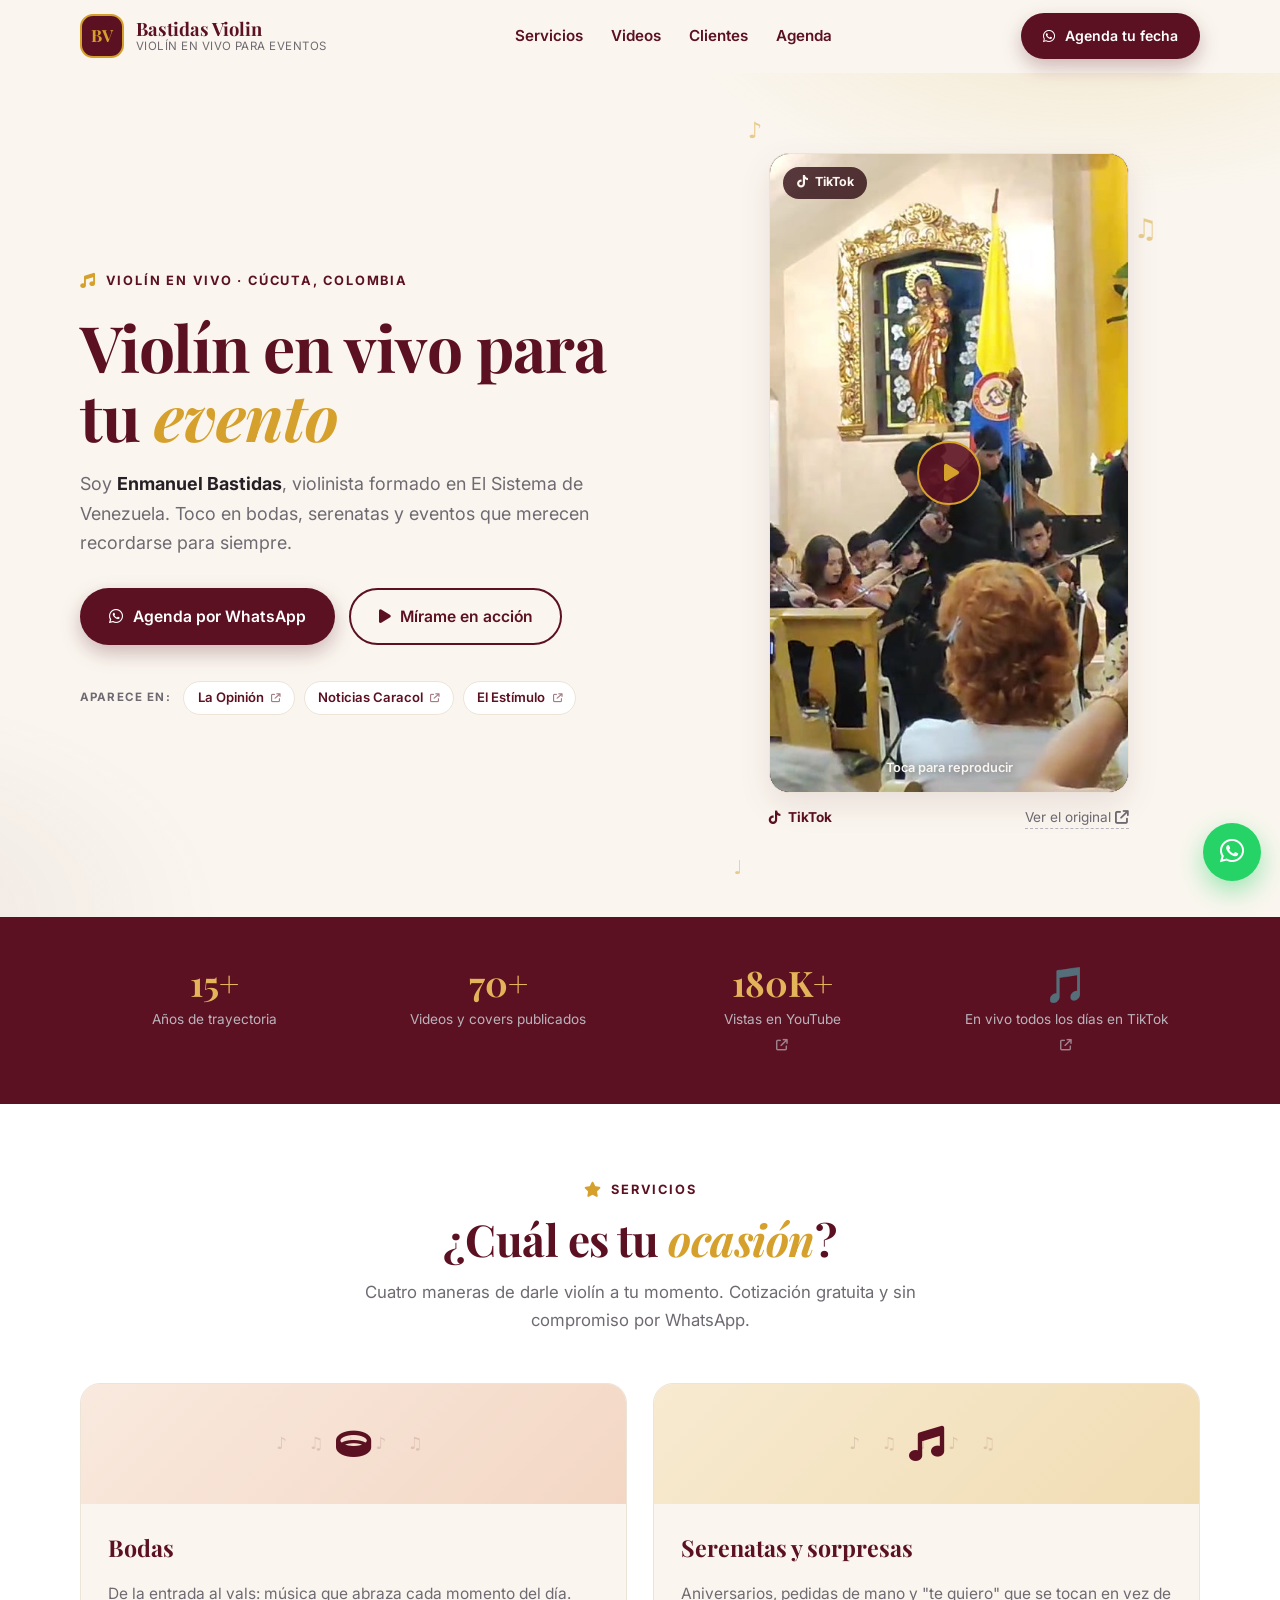
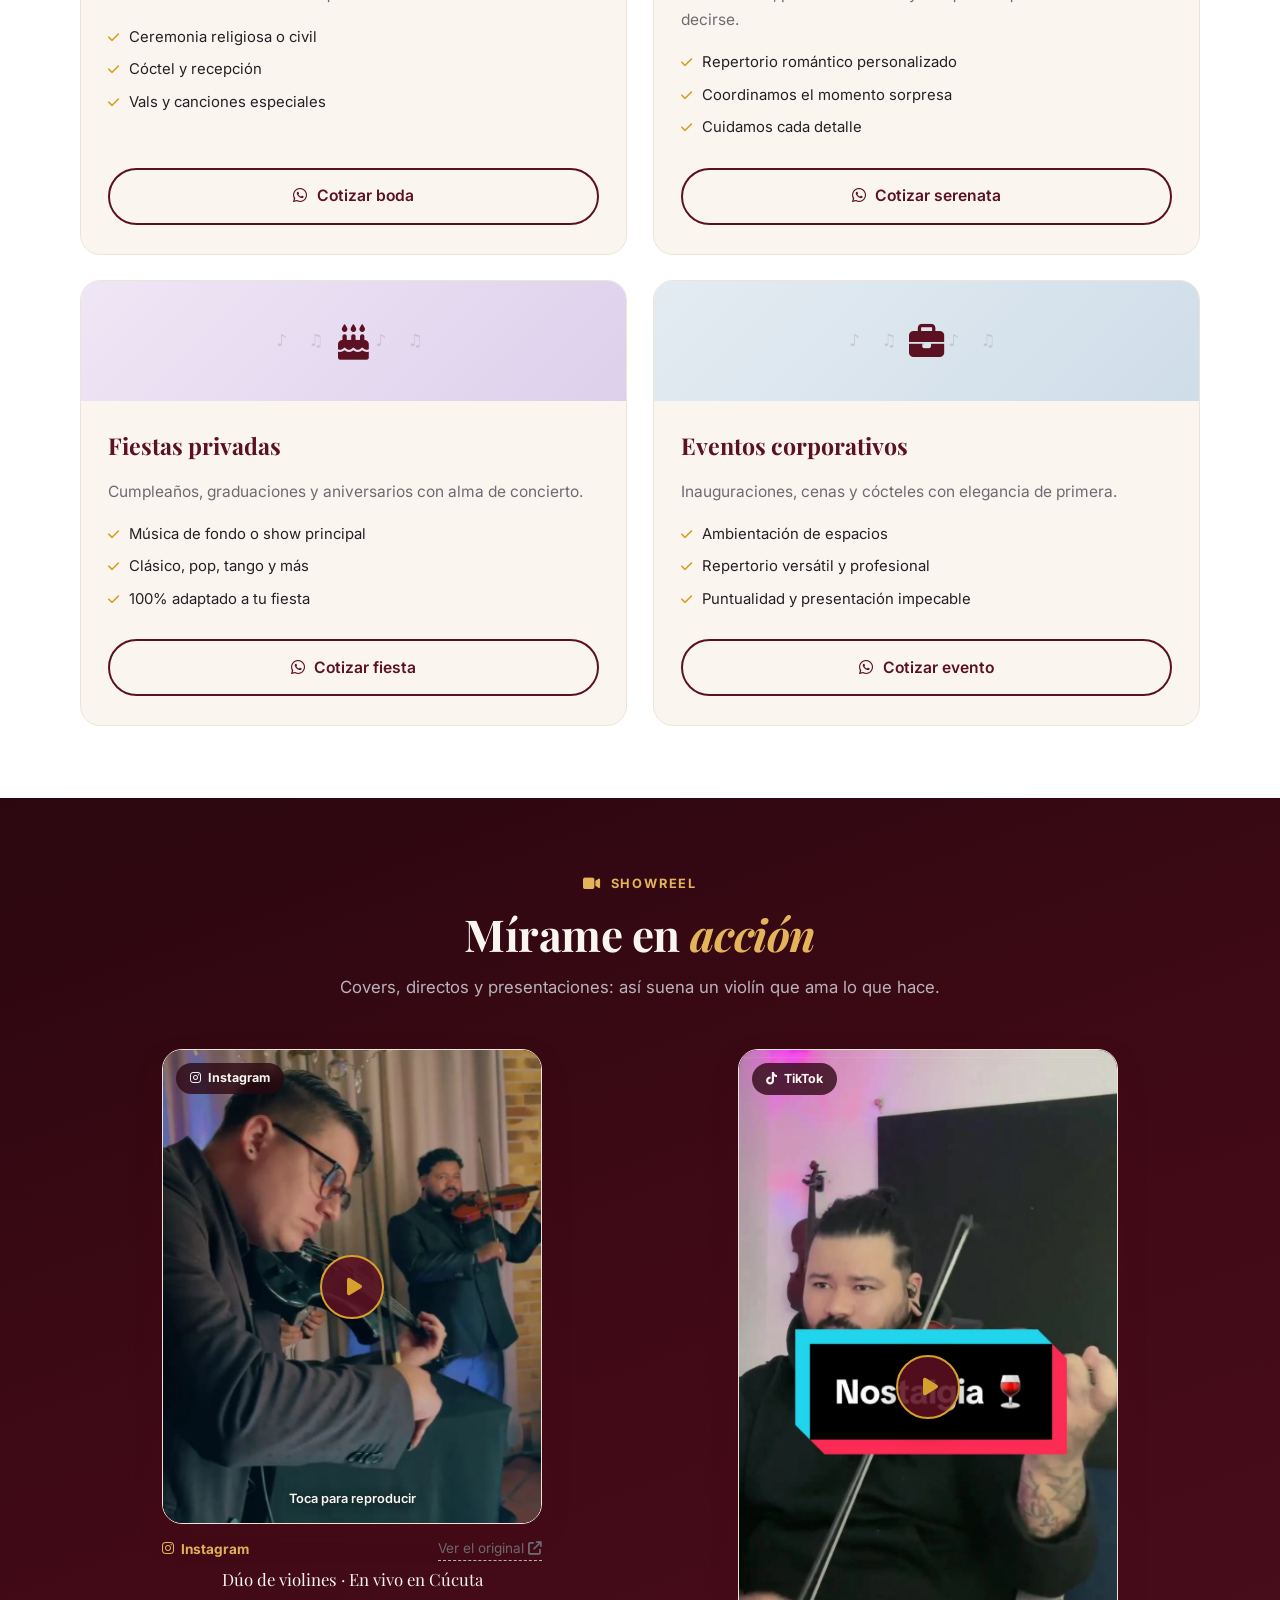
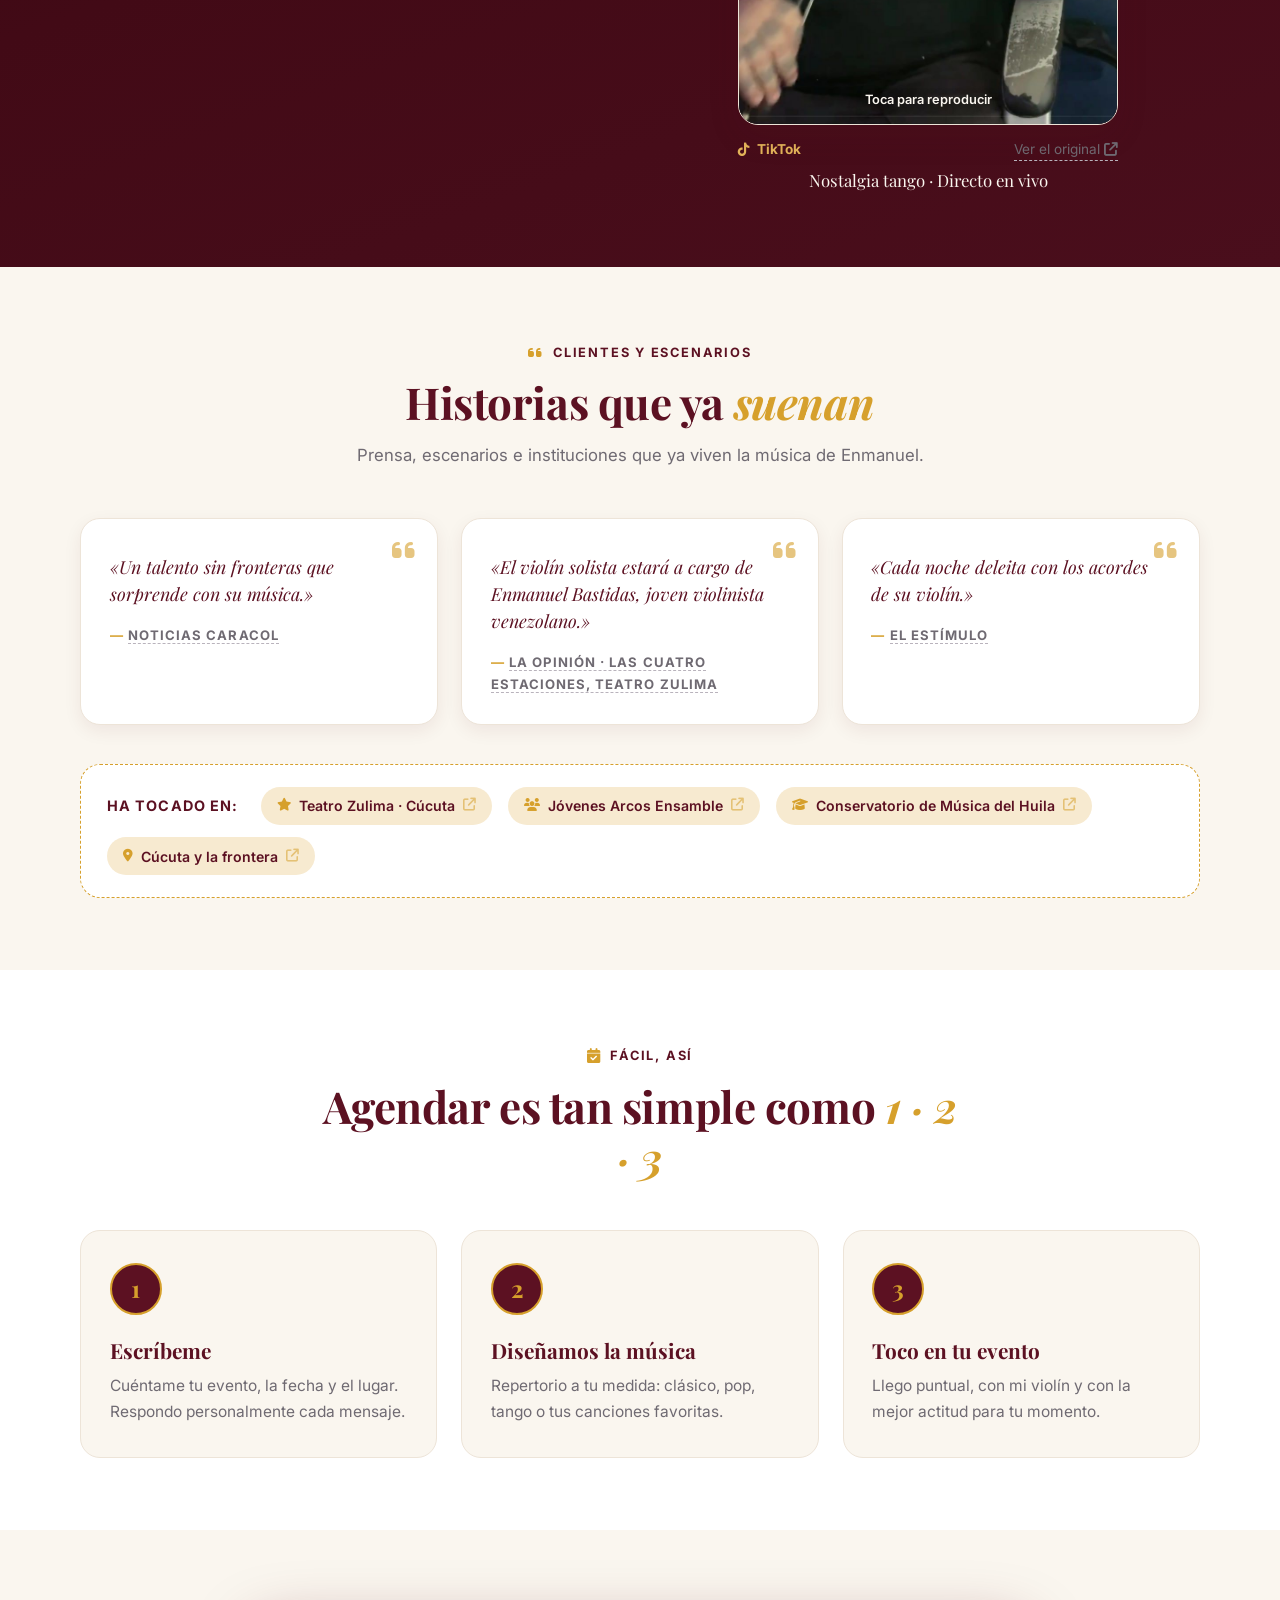
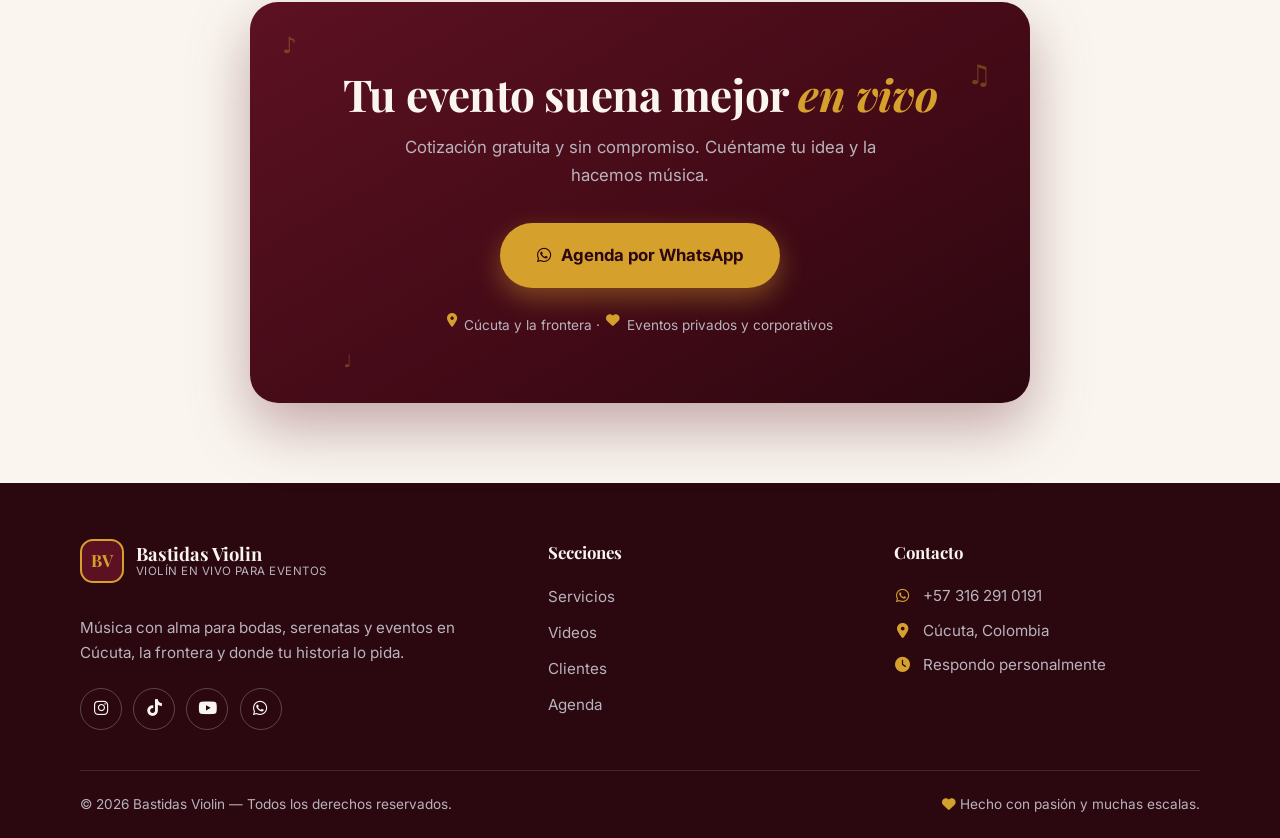
==== index.html @ b968e7c0 "Landing de Bastidas Violin: eventos, showreel click-to-load, WhatsApp y SEO" ====
<!DOCTYPE html>
<html lang="es">
<head>
  <meta charset="UTF-8">
  <meta name="viewport" content="width=device-width, initial-scale=1.0">
  <title>Bastidas Violin · Violín en vivo para tu evento | Enmanuel Bastidas</title>
  <link rel="canonical" href="https://dianitavarort.github.io/BastidasViolinLanding/">
  <meta name="description" content="Violín en vivo para bodas, serenatas y eventos en Cúcuta y la frontera. Violinista profesional. Cotiza gratis por WhatsApp.">
  <meta name="keywords" content="violinista Cúcuta, violín para bodas, serenata con violín, músico para eventos, Bastidas Violin, Enmanuel Bastidas">
  <meta name="theme-color" content="#5c1122">

  <!-- Open Graph -->
  <meta property="og:title" content="Bastidas Violin · Violín en vivo para tu evento">
  <meta property="og:description" content="Bodas, serenatas y eventos con violín en vivo. Cotización gratuita por WhatsApp.">
  <meta property="og:type" content="website">
  <meta property="og:locale" content="es_CO">
  <meta property="og:url" content="https://dianitavarort.github.io/BastidasViolinLanding/">
  <!-- TODO: og:image (1200×630, assets/images/og-cover.jpg) cuando haya foto -->

  <!-- Twitter Card -->
  <meta name="twitter:card" content="summary">
  <meta name="twitter:title" content="Bastidas Violin · Violín en vivo para tu evento">
  <meta name="twitter:description" content="Bodas, serenatas y eventos con violín en vivo en Cúcuta. Cotiza por WhatsApp.">

  <!-- Datos estructurados (JSON-LD) -->
  <script type="application/ld+json">
  {
    "@context": "https://schema.org",
    "@type": "Person",
    "name": "Enmanuel Bastidas",
    "alternateName": "Bastidas Violin",
    "jobTitle": "Violinista",
    "description": "Violinista profesional para bodas, serenatas, fiestas y eventos corporativos en Cúcuta y la frontera colombo-venezolana.",
    "address": {
      "@type": "PostalAddress",
      "addressLocality": "Cúcuta",
      "addressRegion": "Norte de Santander",
      "addressCountry": "CO"
    },
    "sameAs": [
      "https://www.instagram.com/bastidasviolin/",
      "https://www.tiktok.com/@bastidasviolin",
      "https://www.youtube.com/@bastidasviolin"
    ],
    "makesOffer": [
      { "@type": "Offer", "itemOffered": { "@type": "Service", "name": "Violín en vivo para bodas" } },
      { "@type": "Offer", "itemOffered": { "@type": "Service", "name": "Serenatas con violín" } },
      { "@type": "Offer", "itemOffered": { "@type": "Service", "name": "Violín para fiestas privadas" } },
      { "@type": "Offer", "itemOffered": { "@type": "Service", "name": "Violín para eventos corporativos" } }
    ],
    "contactPoint": {
      "@type": "ContactPoint",
      "contactType": "Reservas",
      "telephone": "+57 316 291 0191",
      "availableLanguage": ["es"]
    }
  }
  </script>

  <!-- Favicon SVG -->
  <link rel="icon" type="image/svg+xml" href="data:image/svg+xml,<svg xmlns='http://www.w3.org/2000/svg' viewBox='0 0 100 100'><rect width='100' height='100' rx='22' fill='%235c1122'/><rect x='4' y='4' width='92' height='92' rx='19' fill='none' stroke='%23d6a02c' stroke-width='3'/><text x='50' y='66' font-family='Georgia, serif' font-size='42' font-weight='bold' fill='%23d6a02c' text-anchor='middle'>BV</text></svg>">

  <!-- Google Fonts & Font Awesome -->
  <link rel="preconnect" href="https://fonts.googleapis.com">
  <link rel="preconnect" href="https://fonts.gstatic.com" crossorigin>
  <link href="https://fonts.googleapis.com/css2?family=Inter:wght@400;500;600;700&family=Playfair+Display:ital,wght@0,600;0,700;1,500;1,600&display=swap" rel="stylesheet">
  <link rel="stylesheet" href="https://cdnjs.cloudflare.com/ajax/libs/font-awesome/6.5.1/css/all.min.css">

  <!-- Estilos -->
  <link rel="stylesheet" href="style.css">

  <!-- Clase JS para animaciones de entrada -->
  <script>document.documentElement.classList.add('js');</script>
</head>
<body>

  <a class="skip-link" href="#inicio">Saltar al contenido</a>

  <!-- ============ HEADER ============ -->
  <header class="site-header" id="header">
    <div class="container header-inner">

      <a href="#inicio" class="brand">
        <span class="logo-badge" aria-hidden="true">BV</span>
        <span class="brand-text">
          <strong>Bastidas Violin</strong>
          <small>Violín en vivo para eventos</small>
        </span>
      </a>

      <nav class="main-nav" id="mainNav" aria-label="Navegación principal">
        <ul class="nav-list">
          <li><a href="#servicios" class="nav-link">Servicios</a></li>
          <li><a href="#videos" class="nav-link">Videos</a></li>
          <li><a href="#clientes" class="nav-link">Clientes</a></li>
          <li><a href="#agenda" class="nav-link">Agenda</a></li>
        </ul>
        <a href="https://wa.me/573162910191" class="btn btn-primary btn-sm nav-cta wa-link" data-wa-key="general" target="_blank" rel="noopener">
          <i class="fa-brands fa-whatsapp" aria-hidden="true"></i>
          <span>Agenda tu fecha</span>
        </a>
      </nav>

      <div class="header-actions">
        <a href="https://wa.me/573162910191" class="btn btn-primary btn-sm header-cta wa-link" data-wa-key="general" target="_blank" rel="noopener">
          <i class="fa-brands fa-whatsapp" aria-hidden="true"></i>
          <span>Agenda tu fecha</span>
        </a>
        <button class="nav-toggle" id="navToggle" type="button" aria-expanded="false" aria-controls="mainNav" aria-label="Abrir menú de navegación">
          <i class="fa-solid fa-bars icon-open" aria-hidden="true"></i>
          <i class="fa-solid fa-xmark icon-close" aria-hidden="true"></i>
        </button>
      </div>

    </div>
  </header>

  <main>

    <!-- ============ HERO ============ -->
    <section class="hero" id="inicio">
      <div class="container hero-grid">

        <div class="hero-copy">
          <p class="kicker">
            <i class="fa-solid fa-music" aria-hidden="true"></i>
            <span>Violín en vivo · Cúcuta, Colombia</span>
          </p>
          <h1 class="hero-title">Violín en vivo para tu <span class="accent">evento</span></h1>
          <p class="hero-tagline">
            Soy <strong>Enmanuel Bastidas</strong>, violinista formado en El Sistema de Venezuela.
            Toco en bodas, serenatas y eventos que merecen recordarse para siempre.
          </p>
          <div class="hero-cta">
            <a href="https://wa.me/573162910191" class="btn btn-primary wa-link" data-wa-key="general" target="_blank" rel="noopener">
              <i class="fa-brands fa-whatsapp" aria-hidden="true"></i>
              <span>Agenda por WhatsApp</span>
            </a>
            <a href="#videos" class="btn btn-outline">
              <i class="fa-solid fa-play" aria-hidden="true"></i>
              <span>Mírame en acción</span>
            </a>
          </div>
          <p class="hero-press">
            <span class="hero-press-label">Aparece en:</span>
            <a class="press-chip" href="https://laopinion.co/la-o/la-orquesta-jovenes-arcos-se-presentara-en-el-teatro-zulima" target="_blank" rel="noopener">La Opinión <i class="fa-solid fa-arrow-up-right-from-square" aria-hidden="true"></i></a>
            <a class="press-chip" href="https://www.noticiascaracol.com/colombia/un-talento-sin-fronteras-venezolanos-sorprenden-con-su-musica-en-el-huila" target="_blank" rel="noopener">Noticias Caracol <i class="fa-solid fa-arrow-up-right-from-square" aria-hidden="true"></i></a>
            <a class="press-chip" href="https://elestimulo.com/cultura/2018-12-06/video-tres-musicos-venezolanos-imponen-el-ritmo-en-las-agitadas-noches-cucutenas/" target="_blank" rel="noopener">El Estímulo <i class="fa-solid fa-arrow-up-right-from-square" aria-hidden="true"></i></a>
          </p>
        </div>

        <figure class="hero-video reveal">
          <div class="video-facade"
               data-embed-url="https://www.tiktok.com/embed/v2/7600483230680190226"
               data-embed-title="Enmanuel Bastidas toca Vivaldi con su violín"
               data-embed-extra="96"
               role="button" tabindex="0"
               aria-label="Reproducir video de Enmanuel tocando Vivaldi (carga el reproductor de TikTok)">
            <img src="assets/images/video-vivaldi.jpg" alt="Enmanuel Bastidas tocando Vivaldi con su violín" width="478" height="850">
            <span class="facade-play" aria-hidden="true"><i class="fa-solid fa-play"></i></span>
            <span class="facade-platform" aria-hidden="true"><i class="fa-brands fa-tiktok"></i> TikTok</span>
            <span class="facade-hint" aria-hidden="true">Toca para reproducir</span>
          </div>
          <figcaption class="embed-caption">
            <span class="embed-platform"><i class="fa-brands fa-tiktok" aria-hidden="true"></i> TikTok</span>
            <a href="https://www.tiktok.com/@bastidasviolin/video/7600483230680190226" target="_blank" rel="noopener">Ver el original <i class="fa-solid fa-arrow-up-right-from-square" aria-hidden="true"></i></a>
          </figcaption>
          <span class="note note-1" aria-hidden="true">♪</span>
          <span class="note note-2" aria-hidden="true">♫</span>
          <span class="note note-3" aria-hidden="true">♩</span>
        </figure>

      </div>
    </section>

    <!-- ============ CIFRAS ============ -->
    <section class="stats-band" aria-label="Datos de trayectoria">
      <div class="container stats-grid">
        <div class="stat reveal">
          <span class="stat-value">15+</span>
          <span class="stat-label">Años de trayectoria</span>
        </div>
        <div class="stat reveal">
          <span class="stat-value">70+</span>
          <span class="stat-label">Videos y covers publicados</span>
        </div>
        <a class="stat stat-link reveal" href="https://www.youtube.com/@bastidasviolin" target="_blank" rel="noopener" aria-label="Canal de YouTube de Enmanuel Bastidas (se abre en pestaña nueva)">
          <span class="stat-value">180K+</span>
          <span class="stat-label">Vistas en YouTube</span>
          <i class="fa-solid fa-arrow-up-right-from-square stat-ext" aria-hidden="true"></i>
        </a>
        <a class="stat stat-link reveal" href="https://www.tiktok.com/@bastidasviolin/live" target="_blank" rel="noopener" aria-label="Directo de Bastidas Violin en TikTok (se abre en pestaña nueva)">
          <span class="stat-value">🎵</span>
          <span class="stat-label">En vivo todos los días en TikTok</span>
          <i class="fa-solid fa-arrow-up-right-from-square stat-ext" aria-hidden="true"></i>
        </a>
      </div>
    </section>

    <!-- ============ SERVICIOS ============ -->
    <section class="section section-white" id="servicios">
      <div class="container">
        <div class="section-head">
          <p class="kicker"><i class="fa-solid fa-star" aria-hidden="true"></i><span>Servicios</span></p>
          <h2 class="section-title">¿Cuál es tu <span class="accent">ocasión</span>?</h2>
          <p class="section-sub">Cuatro maneras de darle violín a tu momento. Cotización gratuita y sin compromiso por WhatsApp.</p>
        </div>

        <div class="services-grid">

          <article class="service reveal">
            <div class="service-media service-media--boda">
              <i class="fa-solid fa-ring" aria-hidden="true"></i>
            </div>
            <div class="service-body">
              <h3>Bodas</h3>
              <p>De la entrada al vals: música que abraza cada momento del día.</p>
              <ul class="service-list">
                <li><i class="fa-solid fa-check" aria-hidden="true"></i>Ceremonia religiosa o civil</li>
                <li><i class="fa-solid fa-check" aria-hidden="true"></i>Cóctel y recepción</li>
                <li><i class="fa-solid fa-check" aria-hidden="true"></i>Vals y canciones especiales</li>
              </ul>
              <a href="https://wa.me/573162910191" class="btn btn-outline btn-block wa-link" data-wa-key="boda" target="_blank" rel="noopener">
                <i class="fa-brands fa-whatsapp" aria-hidden="true"></i>
                <span>Cotizar boda</span>
              </a>
            </div>
          </article>

          <article class="service reveal">
            <div class="service-media service-media--serenata">
              <i class="fa-solid fa-music" aria-hidden="true"></i>
            </div>
            <div class="service-body">
              <h3>Serenatas y sorpresas</h3>
              <p>Aniversarios, pedidas de mano y "te quiero" que se tocan en vez de decirse.</p>
              <ul class="service-list">
                <li><i class="fa-solid fa-check" aria-hidden="true"></i>Repertorio romántico personalizado</li>
                <li><i class="fa-solid fa-check" aria-hidden="true"></i>Coordinamos el momento sorpresa</li>
                <li><i class="fa-solid fa-check" aria-hidden="true"></i>Cuidamos cada detalle</li>
              </ul>
              <a href="https://wa.me/573162910191" class="btn btn-outline btn-block wa-link" data-wa-key="serenata" target="_blank" rel="noopener">
                <i class="fa-brands fa-whatsapp" aria-hidden="true"></i>
                <span>Cotizar serenata</span>
              </a>
            </div>
          </article>

          <article class="service reveal">
            <div class="service-media service-media--fiesta">
              <i class="fa-solid fa-cake-candles" aria-hidden="true"></i>
            </div>
            <div class="service-body">
              <h3>Fiestas privadas</h3>
              <p>Cumpleaños, graduaciones y aniversarios con alma de concierto.</p>
              <ul class="service-list">
                <li><i class="fa-solid fa-check" aria-hidden="true"></i>Música de fondo o show principal</li>
                <li><i class="fa-solid fa-check" aria-hidden="true"></i>Clásico, pop, tango y más</li>
                <li><i class="fa-solid fa-check" aria-hidden="true"></i>100% adaptado a tu fiesta</li>
              </ul>
              <a href="https://wa.me/573162910191" class="btn btn-outline btn-block wa-link" data-wa-key="fiesta" target="_blank" rel="noopener">
                <i class="fa-brands fa-whatsapp" aria-hidden="true"></i>
                <span>Cotizar fiesta</span>
              </a>
            </div>
          </article>

          <article class="service reveal">
            <div class="service-media service-media--corporativo">
              <i class="fa-solid fa-briefcase" aria-hidden="true"></i>
            </div>
            <div class="service-body">
              <h3>Eventos corporativos</h3>
              <p>Inauguraciones, cenas y cócteles con elegancia de primera.</p>
              <ul class="service-list">
                <li><i class="fa-solid fa-check" aria-hidden="true"></i>Ambientación de espacios</li>
                <li><i class="fa-solid fa-check" aria-hidden="true"></i>Repertorio versátil y profesional</li>
                <li><i class="fa-solid fa-check" aria-hidden="true"></i>Puntualidad y presentación impecable</li>
              </ul>
              <a href="https://wa.me/573162910191" class="btn btn-outline btn-block wa-link" data-wa-key="corporativo" target="_blank" rel="noopener">
                <i class="fa-brands fa-whatsapp" aria-hidden="true"></i>
                <span>Cotizar evento</span>
              </a>
            </div>
          </article>

        </div>
      </div>
    </section>

    <!-- ============ VIDEOS / SHOWREEL ============ -->
    <section class="section section-dark" id="videos">
      <div class="container">
        <div class="section-head">
          <p class="kicker kicker-light"><i class="fa-solid fa-video" aria-hidden="true"></i><span>Showreel</span></p>
          <h2 class="section-title">Mírame en <span class="accent">acción</span></h2>
          <p class="section-sub">Covers, directos y presentaciones: así suena un violín que ama lo que hace.</p>
        </div>

        <div class="videos-grid">

          <figure class="video-card reveal">
            <div class="video-facade video-facade--ig"
                 data-embed-url="https://www.instagram.com/reel/DMyrLvBMv_1/embed"
                 data-embed-title="Dúo de violines en vivo en Cúcuta"
                 data-embed-extra="44"
                 role="button" tabindex="0"
                 aria-label="Reproducir video del dúo de violines en Cúcuta (carga el reproductor de Instagram)">
              <img src="assets/images/video-duo-violines.jpg" alt="Dúo de violines de Enmanuel Bastidas en Cúcuta" loading="lazy" width="480" height="600">
              <span class="facade-play" aria-hidden="true"><i class="fa-solid fa-play"></i></span>
              <span class="facade-platform" aria-hidden="true"><i class="fa-brands fa-instagram"></i> Instagram</span>
              <span class="facade-hint" aria-hidden="true">Toca para reproducir</span>
            </div>
            <figcaption class="embed-caption">
              <span class="embed-platform"><i class="fa-brands fa-instagram" aria-hidden="true"></i> Instagram</span>
              <a href="https://www.instagram.com/reel/DMyrLvBMv_1/" target="_blank" rel="noopener">Ver el original <i class="fa-solid fa-arrow-up-right-from-square" aria-hidden="true"></i></a>
            </figcaption>
            <p class="video-title">Dúo de violines · En vivo en Cúcuta</p>
          </figure>

          <figure class="video-card reveal">
            <div class="video-facade"
                 data-embed-url="https://www.tiktok.com/embed/v2/7618762327868968213"
                 data-embed-title="Enmanuel Bastidas toca Nostalgia Tango"
                 data-embed-extra="96"
                 role="button" tabindex="0"
                 aria-label="Reproducir video de Enmanuel tocando Nostalgia Tango (carga el reproductor de TikTok)">
              <img src="assets/images/video-nostalgia-tango.jpg" alt="Enmanuel Bastidas tocando Nostalgia Tango con su violín" loading="lazy" width="576" height="844">
              <span class="facade-play" aria-hidden="true"><i class="fa-solid fa-play"></i></span>
              <span class="facade-platform" aria-hidden="true"><i class="fa-brands fa-tiktok"></i> TikTok</span>
              <span class="facade-hint" aria-hidden="true">Toca para reproducir</span>
            </div>
            <figcaption class="embed-caption">
              <span class="embed-platform"><i class="fa-brands fa-tiktok" aria-hidden="true"></i> TikTok</span>
              <a href="https://www.tiktok.com/@bastidasviolin/video/7618762327868968213" target="_blank" rel="noopener">Ver el original <i class="fa-solid fa-arrow-up-right-from-square" aria-hidden="true"></i></a>
            </figcaption>
            <p class="video-title">Nostalgia tango · Directo en vivo</p>
          </figure>

        </div>
      </div>
    </section>

    <!-- ============ CLIENTES Y ESCENARIOS ============ -->
    <!-- TODO: cuando haya testimonios reales de clientes de eventos, agregarlos aquí como cards de cita -->
    <section class="section section-cream" id="clientes">
      <div class="container">
        <div class="section-head">
          <p class="kicker"><i class="fa-solid fa-quote-left" aria-hidden="true"></i><span>Clientes y escenarios</span></p>
          <h2 class="section-title">Historias que ya <span class="accent">suenan</span></h2>
          <p class="section-sub">Prensa, escenarios e instituciones que ya viven la música de Enmanuel.</p>
        </div>

        <div class="quotes-grid">
          <article class="quote reveal">
            <i class="fa-solid fa-quote-left quote-icon" aria-hidden="true"></i>
            <blockquote>«Un talento sin fronteras que sorprende con su música.»</blockquote>
            <cite><a href="https://www.noticiascaracol.com/colombia/un-talento-sin-fronteras-venezolanos-sorprenden-con-su-musica-en-el-huila" target="_blank" rel="noopener">Noticias Caracol</a></cite>
          </article>
          <article class="quote reveal">
            <i class="fa-solid fa-quote-left quote-icon" aria-hidden="true"></i>
            <blockquote>«El violín solista estará a cargo de Enmanuel Bastidas, joven violinista venezolano.»</blockquote>
            <cite><a href="https://laopinion.co/la-o/la-orquesta-jovenes-arcos-se-presentara-en-el-teatro-zulima" target="_blank" rel="noopener">La Opinión · Las Cuatro Estaciones, Teatro Zulima</a></cite>
          </article>
          <article class="quote reveal">
            <i class="fa-solid fa-quote-left quote-icon" aria-hidden="true"></i>
            <blockquote>«Cada noche deleita con los acordes de su violín.»</blockquote>
            <cite><a href="https://elestimulo.com/cultura/2018-12-06/video-tres-musicos-venezolanos-imponen-el-ritmo-en-las-agitadas-noches-cucutenas/" target="_blank" rel="noopener">El Estímulo</a></cite>
          </article>
        </div>

        <div class="stages-strip reveal" aria-label="Escenarios donde ha tocado">
          <span class="stages-label">Ha tocado en:</span>
          <a class="stage-chip" href="https://www.facebook.com/279280702182449" target="_blank" rel="noopener">
            <i class="fa-solid fa-star" aria-hidden="true"></i><span class="chip-text">Teatro Zulima · Cúcuta</span><i class="fa-solid fa-arrow-up-right-from-square chip-ext" aria-hidden="true"></i>
          </a>
          <a class="stage-chip" href="https://www.orquestajovenesarcos.com/ensamble-j%C3%B3venes-arcos" target="_blank" rel="noopener">
            <i class="fa-solid fa-users" aria-hidden="true"></i><span class="chip-text">Jóvenes Arcos Ensamble</span><i class="fa-solid fa-arrow-up-right-from-square chip-ext" aria-hidden="true"></i>
          </a>
          <a class="stage-chip" href="https://www.huila.gov.co/publicaciones/16104/conservatorio-del-huila-la-institucion-musical-y-artistica-que-forma-nuevos-y-mejores-ciudadanos/" target="_blank" rel="noopener">
            <i class="fa-solid fa-graduation-cap" aria-hidden="true"></i><span class="chip-text">Conservatorio de Música del Huila</span><i class="fa-solid fa-arrow-up-right-from-square chip-ext" aria-hidden="true"></i>
          </a>
          <a class="stage-chip" href="https://elestimulo.com/cultura/2018-12-06/video-tres-musicos-venezolanos-imponen-el-ritmo-en-las-agitadas-noches-cucutenas/" target="_blank" rel="noopener">
            <i class="fa-solid fa-location-dot" aria-hidden="true"></i><span class="chip-text">Cúcuta y la frontera</span><i class="fa-solid fa-arrow-up-right-from-square chip-ext" aria-hidden="true"></i>
          </a>
        </div>
      </div>
    </section>

    <!-- ============ CÓMO FUNCIONA ============ -->
    <section class="section section-white" id="como">
      <div class="container">
        <div class="section-head">
          <p class="kicker"><i class="fa-solid fa-calendar-check" aria-hidden="true"></i><span>Fácil, así</span></p>
          <h2 class="section-title">Agendar es tan simple como <span class="accent">1 · 2 · 3</span></h2>
        </div>

        <div class="steps-grid">
          <article class="step reveal">
            <span class="step-num">1</span>
            <h3>Escríbeme</h3>
            <p>Cuéntame tu evento, la fecha y el lugar. Respondo personalmente cada mensaje.</p>
          </article>
          <article class="step reveal">
            <span class="step-num">2</span>
            <h3>Diseñamos la música</h3>
            <p>Repertorio a tu medida: clásico, pop, tango o tus canciones favoritas.</p>
          </article>
          <article class="step reveal">
            <span class="step-num">3</span>
            <h3>Toco en tu evento</h3>
            <p>Llego puntual, con mi violín y con la mejor actitud para tu momento.</p>
          </article>
        </div>
      </div>
    </section>

    <!-- ============ CTA FINAL ============ -->
    <section class="section section-cta" id="agenda">
      <div class="container">
        <div class="cta-card reveal">
          <span class="note note-1" aria-hidden="true">♪</span>
          <span class="note note-2" aria-hidden="true">♫</span>
          <span class="note note-3" aria-hidden="true">♩</span>
          <h2 class="section-title">Tu evento suena mejor <span class="accent">en vivo</span></h2>
          <p class="section-sub">Cotización gratuita y sin compromiso. Cuéntame tu idea y la hacemos música.</p>
          <a href="https://wa.me/573162910191" class="btn btn-gold btn-lg wa-link" data-wa-key="general" target="_blank" rel="noopener">
            <i class="fa-brands fa-whatsapp" aria-hidden="true"></i>
            <span>Agenda por WhatsApp</span>
          </a>
          <p class="cta-micro">
            <i class="fa-solid fa-location-dot" aria-hidden="true"></i> Cúcuta y la frontera
            ·
            <i class="fa-solid fa-heart" aria-hidden="true"></i> Eventos privados y corporativos
          </p>
        </div>
      </div>
    </section>

  </main>

  <!-- ============ FOOTER ============ -->
  <footer class="site-footer">
    <div class="container footer-grid">

      <div class="f-brand">
        <a href="#inicio" class="brand">
          <span class="logo-badge" aria-hidden="true">BV</span>
          <span class="brand-text">
            <strong>Bastidas Violin</strong>
            <small>Violín en vivo para eventos</small>
          </span>
        </a>
        <p class="f-tagline">Música con alma para bodas, serenatas y eventos en Cúcuta, la frontera y donde tu historia lo pida.</p>
        <div class="social-list" aria-label="Redes sociales">
          <a href="https://www.instagram.com/bastidasviolin/" class="social-link" target="_blank" rel="noopener" aria-label="Instagram"><i class="fa-brands fa-instagram" aria-hidden="true"></i></a>
          <a href="https://www.tiktok.com/@bastidasviolin" class="social-link" target="_blank" rel="noopener" aria-label="TikTok"><i class="fa-brands fa-tiktok" aria-hidden="true"></i></a>
          <a href="https://www.youtube.com/@bastidasviolin" class="social-link" target="_blank" rel="noopener" aria-label="YouTube"><i class="fa-brands fa-youtube" aria-hidden="true"></i></a>
          <a href="https://wa.me/573162910191" class="social-link wa-link" data-wa-key="general" target="_blank" rel="noopener" aria-label="WhatsApp"><i class="fa-brands fa-whatsapp" aria-hidden="true"></i></a>
        </div>
      </div>

      <nav class="f-col" aria-label="Secciones">
        <h2 class="f-title">Secciones</h2>
        <ul class="f-links">
          <li><a href="#servicios">Servicios</a></li>
          <li><a href="#videos">Videos</a></li>
          <li><a href="#clientes">Clientes</a></li>
          <li><a href="#agenda">Agenda</a></li>
        </ul>
      </nav>

      <div class="f-col">
        <h2 class="f-title">Contacto</h2>
        <ul class="f-links f-contact">
          <li><i class="fa-brands fa-whatsapp" aria-hidden="true"></i><span>+57 316 291 0191</span></li>
          <li><i class="fa-solid fa-location-dot" aria-hidden="true"></i><span>Cúcuta, Colombia</span></li>
          <li><i class="fa-solid fa-clock" aria-hidden="true"></i><span>Respondo personalmente</span></li>
        </ul>
      </div>

    </div>
    <div class="container footer-bottom">
      <p>© <span id="year">2026</span> Bastidas Violin — Todos los derechos reservados.</p>
      <p class="f-made"><i class="fa-solid fa-heart" aria-hidden="true"></i> Hecho con pasión y muchas escalas.</p>
    </div>
  </footer>

  <!-- Botón flotante de WhatsApp -->
  <a href="https://wa.me/573162910191" class="wa-float wa-link" data-wa-key="general" target="_blank" rel="noopener" aria-label="Chatear por WhatsApp">
    <i class="fa-brands fa-whatsapp" aria-hidden="true"></i>
  </a>

  <script src="script.js"></script>
</body>
</html>
---- style.css ----
/* ============================================================
   BASTIDAS VIOLIN — Landing de eventos
   Diseño fresco y luminoso · Mobile-first · Accesible
   ============================================================ */

:root {
  /* Paleta */
  --vino: #5c1122;
  --vino-dark: #420a16;
  --vino-deep: #2b0710;
  --oro: #d6a02c;
  --oro-claro: #e3b45a;
  --oro-bg: #f7ead0;
  --crema: #faf6ef;
  --blanco: #ffffff;
  --texto: #262026;
  --gris: #6f6a72;
  --gris-claro: #b9b3bc;
  --borde: #ede4d8;
  --wa-green: #25d366;

  /* Tipografía */
  --font-display: "Playfair Display", Georgia, serif;
  --font-body: "Inter", system-ui, -apple-system, sans-serif;

  /* Ritmo */
  --radius: 20px;
  --radius-sm: 12px;
  --shadow: 0 12px 32px rgba(92, 17, 34, 0.10);
  --shadow-soft: 0 6px 18px rgba(92, 17, 34, 0.07);
  --container: 1120px;
}

/* ============ Reset ============ */
*, *::before, *::after { box-sizing: border-box; }
body, h1, h2, h3, p, figure, blockquote, ul, cite { margin: 0; }
ul { padding: 0; list-style: none; }
img { max-width: 100%; display: block; }

html { scroll-padding-top: 92px; }
@media (prefers-reduced-motion: no-preference) {
  html { scroll-behavior: smooth; }
}

body {
  font-family: var(--font-body);
  color: var(--texto);
  background: var(--crema);
  line-height: 1.65;
  font-size: 1rem;
  -webkit-font-smoothing: antialiased;
}

::selection { background: var(--oro); color: var(--vino-deep); }

/* ============ Utilidades ============ */
.container {
  width: min(100% - 2.5rem, var(--container));
  margin-inline: auto;
}

.section { padding: 4.5rem 0; }
.section-white { background: var(--blanco); }
.section-cream { background: var(--crema); }
.section-dark {
  background: linear-gradient(160deg, var(--vino-deep) 0%, var(--vino-dark) 55%, #4a0e1c 100%);
  color: var(--crema);
}

.section-head { max-width: 640px; margin: 0 auto 3rem; text-align: center; }
.section-title {
  font-family: var(--font-display);
  font-size: clamp(1.9rem, 4.5vw, 2.75rem);
  font-weight: 700;
  line-height: 1.15;
  color: var(--vino);
  letter-spacing: -0.01em;
}
.section-dark .section-title { color: var(--crema); }
.accent { color: var(--oro); font-style: italic; }
.section-dark .accent { color: var(--oro-claro); }
.section-sub { margin-top: 0.9rem; color: var(--gris); font-size: 1.05rem; }
.section-dark .section-sub { color: var(--gris-claro); }

.kicker {
  display: inline-flex;
  align-items: center;
  gap: 0.55rem;
  font-size: 0.8rem;
  font-weight: 700;
  letter-spacing: 0.14em;
  text-transform: uppercase;
  color: var(--vino);
  margin-bottom: 0.9rem;
}
.kicker i { color: var(--oro); font-size: 0.95rem; }
.kicker-light { color: var(--oro-claro); }
.kicker-light i { color: var(--oro-claro); }

/* ============ Botones ============ */
.btn {
  display: inline-flex;
  align-items: center;
  justify-content: center;
  gap: 0.6rem;
  padding: 0.85rem 1.7rem;
  border-radius: 999px;
  border: 2px solid transparent;
  font-family: var(--font-body);
  font-weight: 600;
  font-size: 0.98rem;
  text-decoration: none;
  cursor: pointer;
  transition: transform 0.2s ease, box-shadow 0.2s ease, background 0.2s ease;
}
.btn:active { transform: scale(0.97); }

.btn-primary {
  background: var(--vino);
  color: var(--blanco);
  box-shadow: 0 8px 20px rgba(92, 17, 34, 0.28);
}
.btn-primary:hover { background: var(--vino-dark); box-shadow: 0 12px 26px rgba(92, 17, 34, 0.35); }

.btn-outline {
  border-color: var(--vino);
  color: var(--vino);
  background: transparent;
}
.btn-outline:hover { background: var(--vino); color: var(--blanco); }

.btn-gold {
  background: var(--oro);
  color: var(--vino-deep);
  box-shadow: 0 10px 26px rgba(214, 160, 44, 0.4);
  font-weight: 700;
}
.btn-gold:hover { background: var(--oro-claro); transform: translateY(-2px); }

.btn-sm { padding: 0.6rem 1.25rem; font-size: 0.88rem; }
.btn-lg { padding: 1.05rem 2.2rem; font-size: 1.05rem; }
.btn-block { width: 100%; }

/* ============ Accesibilidad ============ */
.skip-link {
  position: absolute;
  left: 1rem;
  top: -100%;
  z-index: 200;
  background: var(--vino);
  color: var(--blanco);
  padding: 0.7rem 1.2rem;
  border-radius: 0 0 12px 12px;
  text-decoration: none;
  font-weight: 600;
  transition: top 0.2s ease;
}
.skip-link:focus { top: 0; }

:focus-visible {
  outline: 3px solid var(--oro);
  outline-offset: 3px;
  border-radius: 4px;
}

/* ============ Header ============ */
.site-header {
  position: sticky;
  top: 0;
  z-index: 100;
  background: rgba(250, 246, 239, 0.92);
  backdrop-filter: blur(10px);
  -webkit-backdrop-filter: blur(10px);
  border-bottom: 1px solid transparent;
  transition: border-color 0.25s ease, box-shadow 0.25s ease;
}
.site-header.scrolled {
  border-color: var(--borde);
  box-shadow: 0 4px 18px rgba(92, 17, 34, 0.08);
}

.header-inner {
  display: flex;
  align-items: center;
  justify-content: space-between;
  gap: 1.5rem;
  min-height: 72px;
}

.brand {
  display: inline-flex;
  align-items: center;
  gap: 0.75rem;
  text-decoration: none;
  color: var(--vino);
}
.logo-badge {
  width: 44px;
  height: 44px;
  display: grid;
  place-items: center;
  border-radius: 13px;
  background: var(--vino);
  color: var(--oro);
  font-family: var(--font-display);
  font-weight: 700;
  font-size: 1.05rem;
  border: 2px solid var(--oro);
  flex-shrink: 0;
}
.brand-text { display: flex; flex-direction: column; line-height: 1.2; }
.brand-text strong { font-family: var(--font-display); font-size: 1.15rem; font-weight: 700; }
.brand-text small { font-size: 0.72rem; color: var(--gris); letter-spacing: 0.04em; text-transform: uppercase; }

.main-nav { display: none; }
.header-actions { display: flex; align-items: center; gap: 0.9rem; }
.header-cta { display: none; }

.nav-toggle {
  width: 46px;
  height: 46px;
  border-radius: 12px;
  border: 2px solid var(--borde);
  background: var(--blanco);
  color: var(--vino);
  font-size: 1.1rem;
  cursor: pointer;
  display: inline-grid;
  place-items: center;
  transition: background 0.2s ease;
}
.nav-toggle:hover { background: var(--oro-bg); }
.nav-toggle .icon-close { display: none; }
.nav-toggle[aria-expanded="true"] .icon-open { display: none; }
.nav-toggle[aria-expanded="true"] .icon-close { display: block; }

/* Menú móvil desplegable */
@media (max-width: 899px) {
  .main-nav {
    display: block;
    position: absolute;
    inset: 100% 0 auto 0;
    background: var(--blanco);
    border-bottom: 1px solid var(--borde);
    box-shadow: 0 18px 30px rgba(92, 17, 34, 0.12);
    padding: 1rem 1.25rem 1.4rem;
    max-height: 0;
    overflow: hidden;
    visibility: hidden;
    transition: max-height 0.3s ease, padding 0.3s ease, visibility 0.3s;
  }
  .main-nav.open {
    max-height: 420px;
    padding: 1.1rem 1.25rem 1.5rem;
    visibility: visible;
  }
  .nav-list { display: flex; flex-direction: column; gap: 0.2rem; margin-bottom: 1rem; }
  .nav-link {
    display: block;
    padding: 0.8rem 1rem;
    border-radius: 12px;
    color: var(--vino);
    text-decoration: none;
    font-weight: 600;
    font-size: 1.05rem;
  }
  .nav-link:hover { background: var(--oro-bg); }
  .nav-cta { width: 100%; }
}

@media (min-width: 900px) {
  .main-nav {
    display: flex;
    align-items: center;
    gap: 1.75rem;
  }
  .nav-list { display: flex; align-items: center; gap: 1.75rem; }
  .nav-link {
    position: relative;
    color: var(--vino);
    text-decoration: none;
    font-weight: 600;
    font-size: 0.95rem;
    padding: 0.4rem 0;
  }
  .nav-link::after {
    content: "";
    position: absolute;
    left: 0;
    right: 100%;
    bottom: 0;
    height: 2px;
    background: var(--oro);
    transition: right 0.25s ease;
  }
  .nav-link:hover::after, .nav-link.active::after { right: 0; }
  .nav-cta { display: none; }
  .nav-toggle { display: none; }
  .header-cta { display: inline-flex; }
}

/* ============ Hero ============ */
.hero {
  position: relative;
  overflow: hidden;
  padding: 4rem 0 4.5rem;
  background:
    radial-gradient(600px 300px at 85% -10%, rgba(214, 160, 44, 0.18), transparent 70%),
    radial-gradient(500px 320px at -10% 100%, rgba(92, 17, 34, 0.07), transparent 70%),
    var(--crema);
}

.hero-grid {
  display: grid;
  gap: 3rem;
  align-items: center;
}
@media (min-width: 900px) {
  .hero-grid { grid-template-columns: 1.05fr 0.95fr; gap: 4rem; }
}

.hero-title {
  font-family: var(--font-display);
  font-size: clamp(2.4rem, 7vw, 4rem);
  font-weight: 700;
  line-height: 1.08;
  color: var(--vino);
  letter-spacing: -0.015em;
  margin-top: 0.4rem;
}

.hero-tagline {
  margin-top: 1.2rem;
  font-size: 1.12rem;
  color: var(--gris);
  max-width: 34rem;
}
.hero-tagline strong { color: var(--texto); }

.hero-cta {
  display: flex;
  flex-wrap: wrap;
  gap: 0.9rem;
  margin-top: 1.9rem;
}

.hero-press {
  display: flex;
  flex-wrap: wrap;
  align-items: center;
  gap: 0.55rem;
  margin-top: 2.2rem;
  font-size: 0.85rem;
}
.hero-press-label {
  color: var(--gris);
  text-transform: uppercase;
  letter-spacing: 0.1em;
  font-size: 0.72rem;
  font-weight: 700;
  margin-right: 0.25rem;
}
.press-chip {
  display: inline-flex;
  align-items: center;
  gap: 0.45rem;
  background: var(--blanco);
  border: 1px solid var(--borde);
  color: var(--vino);
  padding: 0.35rem 0.85rem;
  border-radius: 999px;
  font-weight: 600;
  font-size: 0.82rem;
  text-decoration: none;
  transition: background 0.2s ease, color 0.2s ease, border-color 0.2s ease, transform 0.2s ease;
}
.press-chip i { font-size: 0.58rem; opacity: 0.55; }
.press-chip:hover {
  background: var(--vino);
  border-color: var(--vino);
  color: var(--crema);
  transform: translateY(-2px);
}
.press-chip:hover i { color: var(--oro-claro); opacity: 1; }

/* Notas musicales decorativas */
.note {
  position: absolute;
  color: var(--oro);
  opacity: 0.5;
  font-size: 1.4rem;
  pointer-events: none;
  user-select: none;
}
@media (prefers-reduced-motion: no-preference) {
  .note { animation: floaty 5s ease-in-out infinite; }
  .note-2 { animation-delay: 1.2s; }
  .note-3 { animation-delay: 2.4s; }
}
@keyframes floaty {
  0%, 100% { transform: translateY(0) rotate(-6deg); }
  50% { transform: translateY(-12px) rotate(6deg); }
}

/* ============ Embeds de video (click para cargar) ============ */
.hero-video {
  position: relative;
  margin: 0;
  width: 100%;
  max-width: 360px;
  justify-self: center;
}

.video-facade {
  position: relative;
  display: block;
  width: 100%;
  aspect-ratio: 9 / 16;
  border-radius: var(--radius);
  overflow: hidden;
  cursor: pointer;
  background: var(--vino-deep);
  border: 1px solid var(--borde);
  box-shadow: var(--shadow);
  user-select: none;
  -webkit-user-select: none;
}
.video-facade--ig { aspect-ratio: 4 / 5; }
.video-facade img {
  position: absolute;
  inset: 0;
  width: 100%;
  height: 100%;
  object-fit: cover;
  transition: transform 0.35s ease;
}
.video-facade:hover img { transform: scale(1.04); }
.video-facade iframe {
  position: absolute;
  inset: 0;
  width: 100%;
  height: 100%;
  border: 0;
}
.video-facade:focus-visible { outline: 3px solid var(--oro); outline-offset: 3px; }

.facade-play {
  position: absolute;
  top: 50%;
  left: 50%;
  transform: translate(-50%, -50%);
  width: 64px;
  height: 64px;
  display: grid;
  place-items: center;
  border-radius: 50%;
  background: rgba(92, 17, 34, 0.88);
  border: 2px solid var(--oro);
  color: var(--oro);
  font-size: 1.25rem;
  padding-left: 5px;
  box-shadow: 0 10px 26px rgba(0, 0, 0, 0.35);
  transition: transform 0.2s ease, background 0.2s ease, color 0.2s ease;
}
.video-facade:hover .facade-play {
  transform: translate(-50%, -50%) scale(1.1);
  background: var(--oro);
  color: var(--vino-deep);
}
.facade-platform {
  position: absolute;
  top: 0.8rem;
  left: 0.8rem;
  display: inline-flex;
  align-items: center;
  gap: 0.45rem;
  background: rgba(43, 7, 16, 0.78);
  color: var(--crema);
  font-size: 0.78rem;
  font-weight: 700;
  padding: 0.35rem 0.85rem;
  border-radius: 999px;
  backdrop-filter: blur(4px);
  -webkit-backdrop-filter: blur(4px);
}
.facade-hint {
  position: absolute;
  left: 0;
  right: 0;
  bottom: 0.9rem;
  text-align: center;
  color: var(--crema);
  font-size: 0.8rem;
  font-weight: 600;
  text-shadow: 0 1px 10px rgba(0, 0, 0, 0.65);
}

.embed-caption {
  display: flex;
  align-items: center;
  justify-content: space-between;
  gap: 1rem;
  margin-top: 0.8rem;
  font-size: 0.85rem;
}
.embed-platform {
  display: inline-flex;
  align-items: center;
  gap: 0.45rem;
  color: var(--vino);
  font-weight: 700;
}
.hero-video .embed-platform { color: var(--vino); }
.video-card .embed-platform { color: var(--oro-claro); }
.embed-caption a {
  color: var(--gris);
  text-decoration: none;
  border-bottom: 1px dashed var(--gris-claro);
}
.embed-caption a:hover { color: var(--vino); border-color: var(--vino); }

.video-title {
  margin-top: 0.35rem;
  font-family: var(--font-display);
  font-size: 1.05rem;
  color: var(--crema);
  text-align: center;
}

/* ============ Cifras ============ */
.stats-band {
  background: var(--vino);
  color: var(--crema);
  padding: 2.2rem 0;
}
.stats-grid {
  display: grid;
  grid-template-columns: repeat(2, 1fr);
  gap: 1.75rem 1rem;
  text-align: center;
}
@media (min-width: 900px) {
  .stats-grid { grid-template-columns: repeat(4, 1fr); }
}
.stat-value {
  display: block;
  font-family: var(--font-display);
  font-size: clamp(1.6rem, 4vw, 2.2rem);
  font-weight: 700;
  color: var(--oro-claro);
  line-height: 1.1;
}
.stat-label {
  display: block;
  margin-top: 0.3rem;
  font-size: 0.85rem;
  color: var(--gris-claro);
}
.stat { border-radius: 14px; padding: 0.75rem 0.6rem; }
.stat-link {
  display: block;
  text-decoration: none;
  color: inherit;
  transition: background 0.2s ease, transform 0.2s ease;
}
.stat-link:hover {
  background: rgba(250, 246, 239, 0.08);
  transform: translateY(-3px);
}
.stat-ext {
  display: inline-block;
  color: var(--gris-claro);
  font-size: 0.72rem;
  margin-top: 0.35rem;
  opacity: 0.7;
}
.stat-link:hover .stat-ext { color: var(--oro-claro); opacity: 1; }

/* ============ Servicios ============ */
.services-grid {
  display: grid;
  gap: 1.6rem;
}
@media (min-width: 700px) {
  .services-grid { grid-template-columns: repeat(2, 1fr); }
}

.service {
  background: var(--crema);
  border: 1px solid var(--borde);
  border-radius: var(--radius);
  overflow: hidden;
  display: flex;
  flex-direction: column;
  transition: transform 0.25s ease, box-shadow 0.25s ease;
}
.service:hover {
  transform: translateY(-6px);
  box-shadow: var(--shadow);
}

.service-media {
  display: grid;
  place-items: center;
  min-height: 120px;
  font-size: 2.2rem;
  color: var(--vino);
  position: relative;
  overflow: hidden;
}
.service-media::before {
  content: "♪ ♫ ♩ ♪ ♫";
  position: absolute;
  inset: 0;
  display: flex;
  align-items: center;
  justify-content: center;
  gap: 1.4rem;
  font-size: 1.05rem;
  letter-spacing: 0.5em;
  opacity: 0.14;
}
.service-media i { position: relative; }
.service-media--boda { background: linear-gradient(135deg, #f9e9de, #f3d7c4); }
.service-media--serenata { background: linear-gradient(135deg, #f7ead0, #f1ddb4); }
.service-media--fiesta { background: linear-gradient(135deg, #efe6f5, #ddd0ec); }
.service-media--corporativo { background: linear-gradient(135deg, #e4ecf2, #cfdde9); }

.service-body {
  padding: 1.6rem 1.7rem 1.8rem;
  display: flex;
  flex-direction: column;
  gap: 0.85rem;
  flex: 1;
}
.service-body h3 {
  font-family: var(--font-display);
  font-size: 1.45rem;
  color: var(--vino);
}
.service-body p { color: var(--gris); font-size: 0.97rem; }

.service-list { display: grid; gap: 0.5rem; margin: 0.25rem 0 0.9rem; }
.service-list li {
  display: flex;
  align-items: baseline;
  gap: 0.6rem;
  font-size: 0.93rem;
  color: var(--texto);
}
.service-list i { color: var(--oro); font-size: 0.8rem; }
.service .btn { margin-top: auto; }

/* ============ Videos ============ */
.videos-grid {
  display: grid;
  gap: 2.5rem;
  justify-items: center;
}
@media (min-width: 900px) {
  .videos-grid {
    grid-template-columns: repeat(2, 1fr);
    gap: 2rem;
  }
}
.video-card { margin: 0; width: 100%; max-width: 380px; }

/* ============ Citas / clientes ============ */
.quotes-grid {
  display: grid;
  gap: 1.4rem;
}
@media (min-width: 900px) {
  .quotes-grid { grid-template-columns: repeat(3, 1fr); }
}

.quote {
  position: relative;
  background: var(--blanco);
  border: 1px solid var(--borde);
  border-radius: var(--radius);
  padding: 2.2rem 1.8rem 1.8rem;
  box-shadow: var(--shadow-soft);
}
.quote-icon {
  position: absolute;
  top: 1.2rem;
  right: 1.4rem;
  font-size: 1.6rem;
  color: var(--oro);
  opacity: 0.6;
}
.quote blockquote {
  font-family: var(--font-display);
  font-size: 1.12rem;
  font-style: italic;
  color: var(--vino);
  line-height: 1.5;
}
.quote cite {
  display: block;
  margin-top: 1.1rem;
  font-style: normal;
  font-size: 0.82rem;
  font-weight: 700;
  color: var(--gris);
  text-transform: uppercase;
  letter-spacing: 0.08em;
}
.quote cite::before { content: "— "; color: var(--oro); }
.quote cite a {
  color: inherit;
  text-decoration: none;
  border-bottom: 1px dashed var(--gris-claro);
  transition: color 0.2s ease, border-color 0.2s ease;
}
.quote cite a:hover { color: var(--vino); border-color: var(--vino); }

.stages-strip {
  margin-top: 2.4rem;
  padding: 1.4rem 1.6rem;
  background: var(--blanco);
  border: 1px dashed var(--oro);
  border-radius: var(--radius);
  display: flex;
  flex-wrap: wrap;
  align-items: center;
  gap: 0.8rem 1rem;
}
.stages-label {
  font-weight: 700;
  color: var(--vino);
  font-size: 0.9rem;
  text-transform: uppercase;
  letter-spacing: 0.08em;
  margin-right: 0.4rem;
}
.stage-chip {
  display: inline-flex;
  align-items: center;
  gap: 0.5rem;
  background: var(--oro-bg);
  color: var(--vino);
  border-radius: 999px;
  padding: 0.45rem 1rem;
  font-size: 0.88rem;
  font-weight: 600;
  text-decoration: none;
  transition: background 0.2s ease, color 0.2s ease, transform 0.2s ease;
}
.stage-chip i { color: var(--oro); font-size: 0.8rem; }
.stage-chip:hover {
  background: var(--vino);
  color: var(--crema);
  transform: translateY(-2px);
}
.stage-chip:hover i { color: var(--oro-claro); }
.chip-ext { font-size: 0.6rem; opacity: 0.55; }
.stage-chip:hover .chip-ext { opacity: 1; }

/* ============ Pasos ============ */
.steps-grid {
  display: grid;
  gap: 1.5rem;
}
@media (min-width: 900px) {
  .steps-grid { grid-template-columns: repeat(3, 1fr); }
}
.step {
  position: relative;
  background: var(--crema);
  border: 1px solid var(--borde);
  border-radius: var(--radius);
  padding: 2rem 1.8rem;
  transition: transform 0.25s ease, box-shadow 0.25s ease;
}
.step:hover { transform: translateY(-4px); box-shadow: var(--shadow); }
.step-num {
  display: inline-grid;
  place-items: center;
  width: 52px;
  height: 52px;
  border-radius: 50%;
  background: var(--vino);
  color: var(--oro);
  font-family: var(--font-display);
  font-size: 1.5rem;
  font-weight: 700;
  border: 2px solid var(--oro);
  margin-bottom: 1.1rem;
}
.step h3 {
  font-family: var(--font-display);
  font-size: 1.3rem;
  color: var(--vino);
  margin-bottom: 0.4rem;
}
.step p { color: var(--gris); font-size: 0.97rem; }

/* ============ CTA final ============ */
.section-cta {
  background: var(--crema);
  padding: 4.5rem 0 5rem;
}
.cta-card {
  position: relative;
  overflow: hidden;
  text-align: center;
  padding: 3.6rem 1.6rem;
  border-radius: 28px;
  background: linear-gradient(150deg, var(--vino) 0%, var(--vino-dark) 60%, var(--vino-deep) 100%);
  color: var(--crema);
  box-shadow: 0 24px 60px rgba(92, 17, 34, 0.35);
  max-width: 780px;
  margin-inline: auto;
}
@media (min-width: 700px) {
  .cta-card { padding: 4.2rem 3.5rem; }
}
.cta-card .section-title { color: var(--crema); }
.cta-card .section-sub { color: var(--gris-claro); max-width: 30rem; margin-inline: auto; }
.cta-card .btn { margin-top: 2.1rem; }
.cta-micro {
  margin-top: 1.6rem;
  font-size: 0.85rem;
  color: var(--gris-claro);
  display: flex;
  flex-wrap: wrap;
  justify-content: center;
  gap: 0.4rem;
}
.cta-micro i { color: var(--oro); }
.cta-card .note { opacity: 0.35; }
.cta-card .note-1 { top: 1.6rem; left: 2rem; }
.cta-card .note-2 { top: 3.2rem; right: 2.4rem; font-size: 1.7rem; }
.cta-card .note-3 { bottom: 1.8rem; left: 12%; font-size: 1.1rem; }

/* ============ Footer ============ */
.site-footer {
  background: var(--vino-deep);
  color: var(--gris-claro);
  padding: 3.5rem 0 0;
}
.footer-grid {
  display: grid;
  gap: 2.5rem;
  padding-bottom: 2.5rem;
}
@media (min-width: 900px) {
  .footer-grid { grid-template-columns: 1.4fr 1fr 1fr; }
}
.f-brand .brand { color: var(--crema); margin-bottom: 1rem; }
.f-brand .brand-text small { color: var(--gris-claro); }
.f-tagline { margin-top: 1rem; max-width: 26rem; font-size: 0.95rem; }

.social-list { display: flex; gap: 0.7rem; margin-top: 1.4rem; }
.social-link {
  width: 42px;
  height: 42px;
  display: grid;
  place-items: center;
  border-radius: 50%;
  border: 1px solid rgba(250, 246, 239, 0.25);
  color: var(--crema);
  font-size: 1.05rem;
  text-decoration: none;
  transition: background 0.2s ease, transform 0.2s ease, border-color 0.2s ease;
}
.social-link:hover {
  background: var(--oro);
  border-color: var(--oro);
  color: var(--vino-deep);
  transform: translateY(-3px);
}

.f-title {
  font-family: var(--font-display);
  font-size: 1.05rem;
  color: var(--crema);
  margin-bottom: 1rem;
  font-weight: 700;
}
.f-links { display: grid; gap: 0.6rem; }
.f-links a {
  color: var(--gris-claro);
  text-decoration: none;
  font-size: 0.95rem;
}
.f-links a:hover { color: var(--oro); }
.f-contact li { display: flex; align-items: center; gap: 0.7rem; font-size: 0.95rem; }
.f-contact i { color: var(--oro); width: 1.1rem; text-align: center; }

.footer-bottom {
  border-top: 1px solid rgba(250, 246, 239, 0.12);
  padding: 1.4rem 0;
  display: flex;
  flex-wrap: wrap;
  align-items: center;
  justify-content: space-between;
  gap: 0.6rem;
  font-size: 0.85rem;
}
.f-made i { color: var(--oro); }

/* ============ Botón flotante WhatsApp ============ */
.wa-float {
  position: fixed;
  right: 1.2rem;
  bottom: 1.2rem;
  z-index: 90;
  width: 58px;
  height: 58px;
  display: grid;
  place-items: center;
  border-radius: 50%;
  background: var(--wa-green);
  color: #fff;
  font-size: 1.7rem;
  text-decoration: none;
  box-shadow: 0 10px 26px rgba(37, 211, 102, 0.45);
  transition: transform 0.2s ease;
}
.wa-float:hover { transform: scale(1.08); }
@media (prefers-reduced-motion: no-preference) {
  .wa-float::after {
    content: "";
    position: absolute;
    inset: 0;
    border-radius: 50%;
    box-shadow: 0 0 0 0 rgba(37, 211, 102, 0.5);
    animation: pulse 2.4s ease-out infinite;
  }
}
@keyframes pulse {
  0% { box-shadow: 0 0 0 0 rgba(37, 211, 102, 0.45); }
  70% { box-shadow: 0 0 0 18px rgba(37, 211, 102, 0); }
  100% { box-shadow: 0 0 0 0 rgba(37, 211, 102, 0); }
}

/* ============ Animaciones de entrada ============ */
@media (prefers-reduced-motion: reduce) {
  *, *::before, *::after {
    animation-duration: 0.01ms !important;
    animation-iteration-count: 1 !important;
    transition-duration: 0.01ms !important;
  }
}

.js .reveal {
  opacity: 0;
  transform: translateY(22px);
  transition: opacity 0.6s ease, transform 0.6s ease;
}
.js .reveal.visible {
  opacity: 1;
  transform: none;
}
@media (prefers-reduced-motion: reduce) {
  .js .reveal { opacity: 1; transform: none; }
}

/* ============ Detalles responsive ============ */
@media (max-width: 899px) {
  .hero { padding: 3rem 0 3.5rem; }
  .hero-video { margin-top: 0.5rem; }
  .note-1 { top: -4%; left: 2%; }
  .note-2 { top: 12%; right: -2%; }
  .note-3 { bottom: -6%; left: 8%; }
}
@media (min-width: 900px) {
  .hero { padding: 5rem 0 5.5rem; }
  .note-1 { top: -6%; left: -6%; }
  .note-2 { top: 8%; right: -8%; font-size: 1.7rem; }
  .note-3 { bottom: -8%; left: -10%; font-size: 1.2rem; }
}
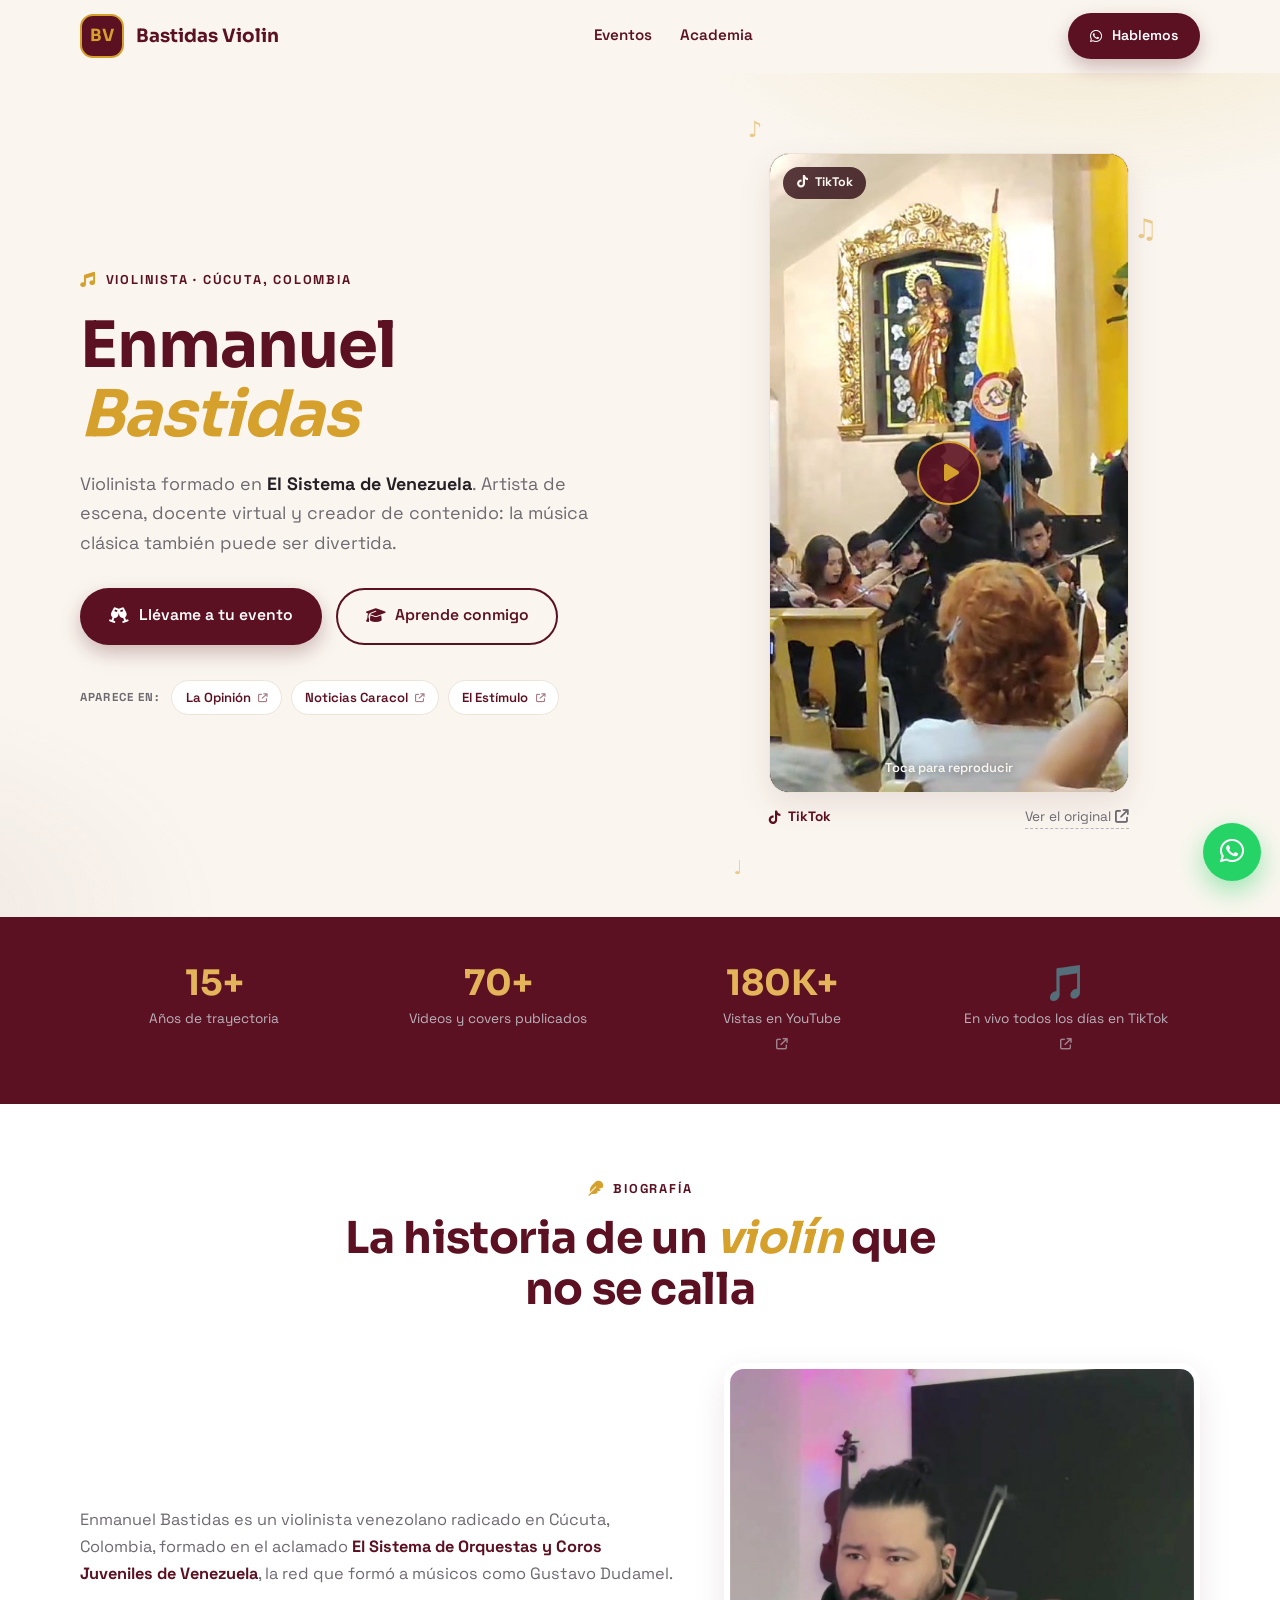
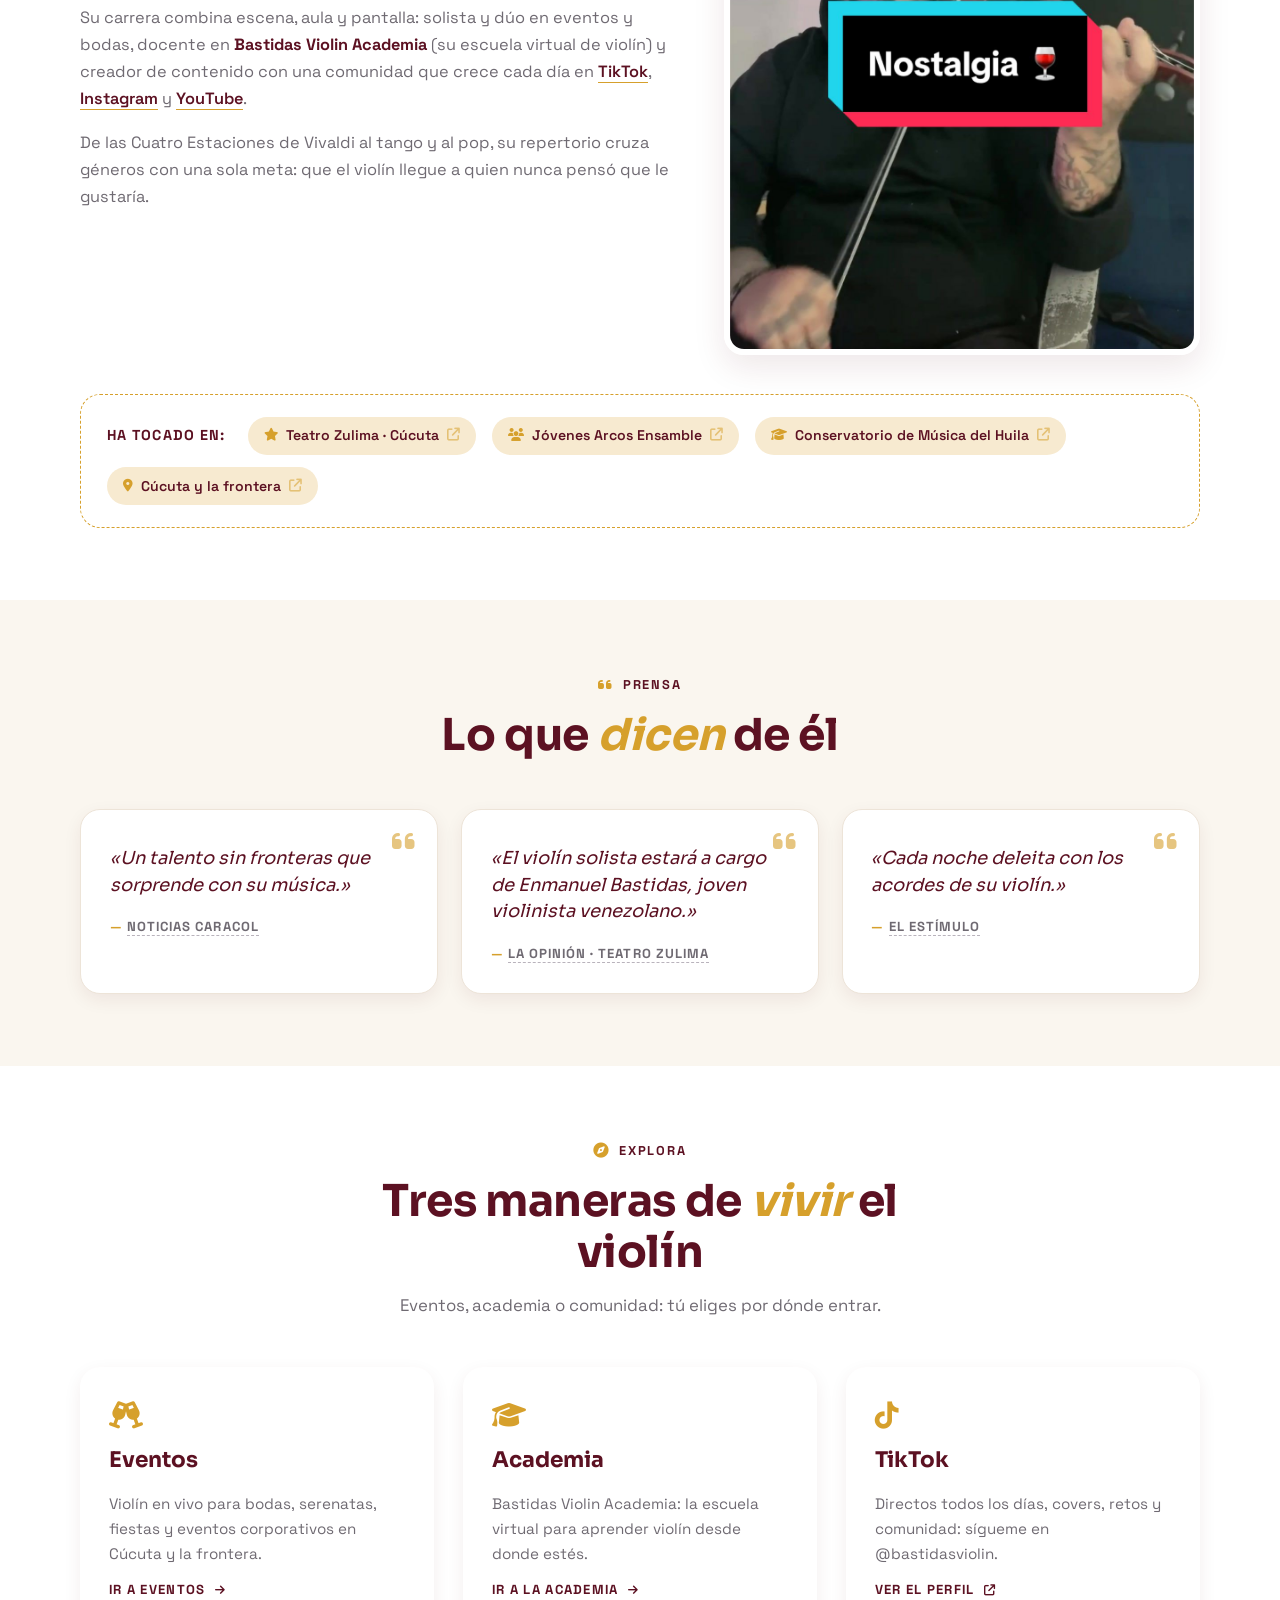
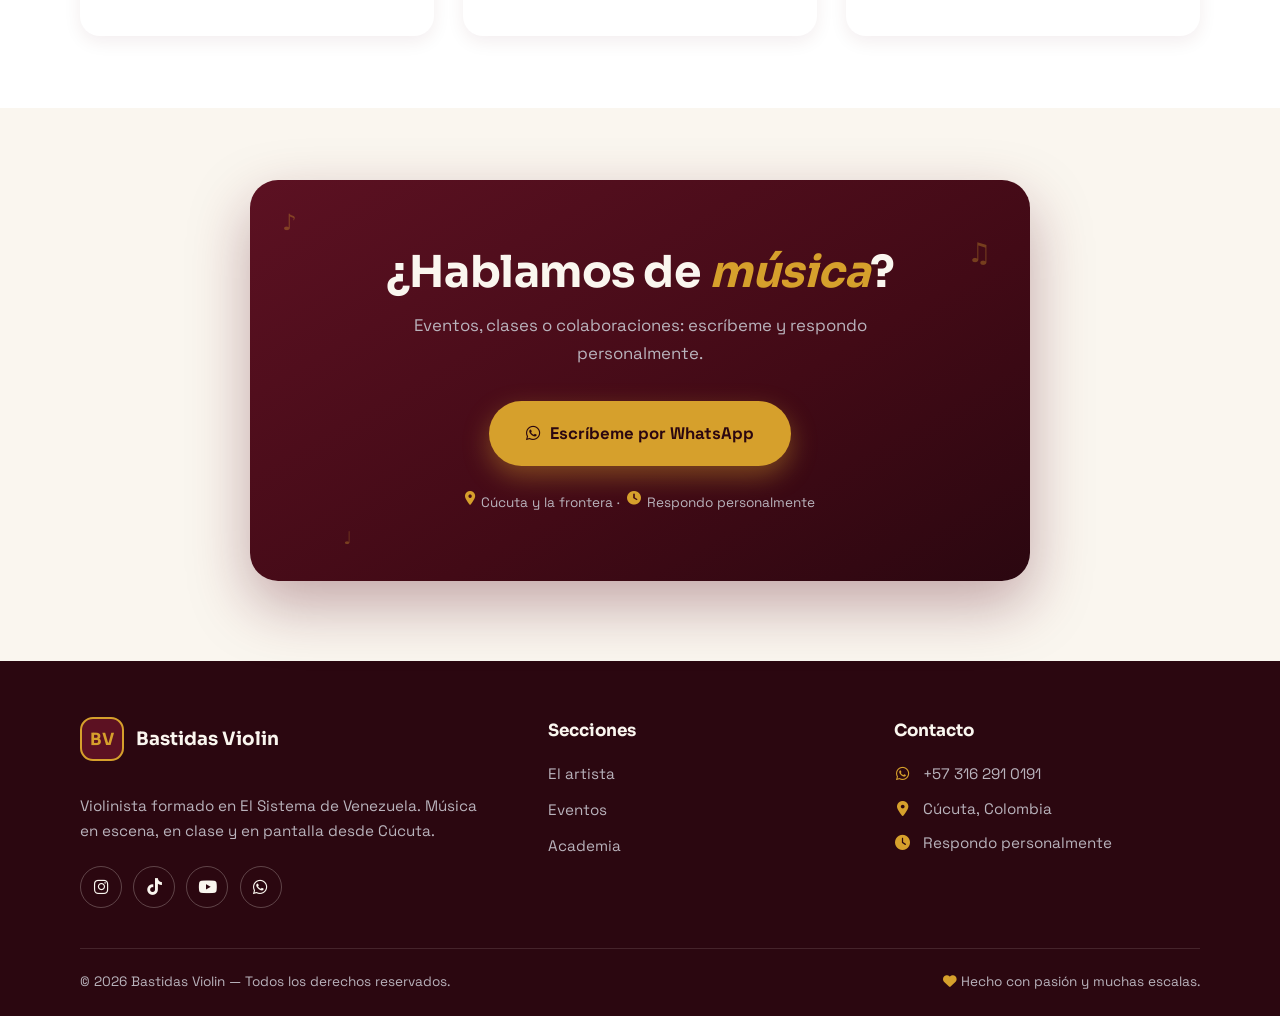
==== commit d465e884: "Sitio multipágina: artista, eventos y academia - index.html: nueva página principal de Enmanuel Bast" ====
--- a/index.html
+++ b/index.html
@@ -3,24 +3,24 @@
 <head>
   <meta charset="UTF-8">
   <meta name="viewport" content="width=device-width, initial-scale=1.0">
-  <title>Bastidas Violin · Violín en vivo para tu evento | Enmanuel Bastidas</title>
-  <link rel="canonical" href="https://dianitavarort.github.io/BastidasViolinLanding/">
-  <meta name="description" content="Violín en vivo para bodas, serenatas y eventos en Cúcuta y la frontera. Violinista profesional. Cotiza gratis por WhatsApp.">
-  <meta name="keywords" content="violinista Cúcuta, violín para bodas, serenata con violín, músico para eventos, Bastidas Violin, Enmanuel Bastidas">
+  <title>Enmanuel Bastidas · Violinista | Bastidas Violin</title>
+  <link rel="canonical" href="https://bastidasviolin.com/">
+  <meta name="description" content="Enmanuel Bastidas, violinista formado en El Sistema de Venezuela. Covers, directos, orquesta y clases en la Bastidas Violin Academia. Conócelo aquí.">
+  <meta name="keywords" content="Enmanuel Bastidas, violinista, Bastidas Violin, violinista Cúcuta, El Sistema de Venezuela, Bastidas Violin Academia">
   <meta name="theme-color" content="#5c1122">
 
   <!-- Open Graph -->
-  <meta property="og:title" content="Bastidas Violin · Violín en vivo para tu evento">
-  <meta property="og:description" content="Bodas, serenatas y eventos con violín en vivo. Cotización gratuita por WhatsApp.">
+  <meta property="og:title" content="Enmanuel Bastidas · Violinista | Bastidas Violin">
+  <meta property="og:description" content="Violinista formado en El Sistema de Venezuela. Eventos, academia virtual y directos diarios en TikTok.">
   <meta property="og:type" content="website">
   <meta property="og:locale" content="es_CO">
-  <meta property="og:url" content="https://dianitavarort.github.io/BastidasViolinLanding/">
+  <meta property="og:url" content="https://bastidasviolin.com/">
   <!-- TODO: og:image (1200×630, assets/images/og-cover.jpg) cuando haya foto -->
 
   <!-- Twitter Card -->
   <meta name="twitter:card" content="summary">
-  <meta name="twitter:title" content="Bastidas Violin · Violín en vivo para tu evento">
-  <meta name="twitter:description" content="Bodas, serenatas y eventos con violín en vivo en Cúcuta. Cotiza por WhatsApp.">
+  <meta name="twitter:title" content="Enmanuel Bastidas · Violinista | Bastidas Violin">
+  <meta name="twitter:description" content="Violinista formado en El Sistema de Venezuela. Eventos, academia y directos en TikTok.">
 
   <!-- Datos estructurados (JSON-LD) -->
   <script type="application/ld+json">
@@ -30,7 +30,7 @@
     "name": "Enmanuel Bastidas",
     "alternateName": "Bastidas Violin",
     "jobTitle": "Violinista",
-    "description": "Violinista profesional para bodas, serenatas, fiestas y eventos corporativos en Cúcuta y la frontera colombo-venezolana.",
+    "description": "Violinista formado en El Sistema de Venezuela. Artista, docente y creador de contenido musical en Cúcuta y la frontera colombo-venezolana.",
     "address": {
       "@type": "PostalAddress",
       "addressLocality": "Cúcuta",
@@ -42,12 +42,6 @@
       "https://www.tiktok.com/@bastidasviolin",
       "https://www.youtube.com/@bastidasviolin"
     ],
-    "makesOffer": [
-      { "@type": "Offer", "itemOffered": { "@type": "Service", "name": "Violín en vivo para bodas" } },
-      { "@type": "Offer", "itemOffered": { "@type": "Service", "name": "Serenatas con violín" } },
-      { "@type": "Offer", "itemOffered": { "@type": "Service", "name": "Violín para fiestas privadas" } },
-      { "@type": "Offer", "itemOffered": { "@type": "Service", "name": "Violín para eventos corporativos" } }
-    ],
     "contactPoint": {
       "@type": "ContactPoint",
       "contactType": "Reservas",
@@ -63,7 +57,7 @@
   <!-- Google Fonts & Font Awesome -->
   <link rel="preconnect" href="https://fonts.googleapis.com">
   <link rel="preconnect" href="https://fonts.gstatic.com" crossorigin>
-  <link href="https://fonts.googleapis.com/css2?family=Inter:wght@400;500;600;700&family=Playfair+Display:ital,wght@0,600;0,700;1,500;1,600&display=swap" rel="stylesheet">
+  <link href="https://fonts.googleapis.com/css2?family=Sora:wght@400;500;600;700;800&family=Space+Grotesk:wght@400;500;600;700&display=swap" rel="stylesheet">
   <link rel="stylesheet" href="https://cdnjs.cloudflare.com/ajax/libs/font-awesome/6.5.1/css/all.min.css">
 
   <!-- Estilos -->
@@ -80,31 +74,28 @@
   <header class="site-header" id="header">
     <div class="container header-inner">
 
-      <a href="#inicio" class="brand">
+      <a href="index.html" class="brand">
         <span class="logo-badge" aria-hidden="true">BV</span>
         <span class="brand-text">
-          <strong>Bastidas Violin</strong>
-          <small>Violín en vivo para eventos</small>
+          <strong>Bastidas&nbsp;Violin</strong>
         </span>
       </a>
 
       <nav class="main-nav" id="mainNav" aria-label="Navegación principal">
         <ul class="nav-list">
-          <li><a href="#servicios" class="nav-link">Servicios</a></li>
-          <li><a href="#videos" class="nav-link">Videos</a></li>
-          <li><a href="#clientes" class="nav-link">Clientes</a></li>
-          <li><a href="#agenda" class="nav-link">Agenda</a></li>
+          <li><a href="eventos.html" class="nav-link">Eventos</a></li>
+          <li><a href="academia.html" class="nav-link">Academia</a></li>
         </ul>
         <a href="https://wa.me/573162910191" class="btn btn-primary btn-sm nav-cta wa-link" data-wa-key="general" target="_blank" rel="noopener">
           <i class="fa-brands fa-whatsapp" aria-hidden="true"></i>
-          <span>Agenda tu fecha</span>
+          <span>Hablemos</span>
         </a>
       </nav>
 
       <div class="header-actions">
         <a href="https://wa.me/573162910191" class="btn btn-primary btn-sm header-cta wa-link" data-wa-key="general" target="_blank" rel="noopener">
           <i class="fa-brands fa-whatsapp" aria-hidden="true"></i>
-          <span>Agenda tu fecha</span>
+          <span>Hablemos</span>
         </a>
         <button class="nav-toggle" id="navToggle" type="button" aria-expanded="false" aria-controls="mainNav" aria-label="Abrir menú de navegación">
           <i class="fa-solid fa-bars icon-open" aria-hidden="true"></i>
@@ -117,28 +108,28 @@
 
   <main>
 
-    <!-- ============ HERO ============ -->
+    <!-- ============ HERO ARTISTA ============ -->
     <section class="hero" id="inicio">
       <div class="container hero-grid">
 
         <div class="hero-copy">
           <p class="kicker">
             <i class="fa-solid fa-music" aria-hidden="true"></i>
-            <span>Violín en vivo · Cúcuta, Colombia</span>
+            <span>Violinista · Cúcuta, Colombia</span>
           </p>
-          <h1 class="hero-title">Violín en vivo para tu <span class="accent">evento</span></h1>
+          <h1 class="hero-title">Enmanuel <span class="accent">Bastidas</span></h1>
           <p class="hero-tagline">
-            Soy <strong>Enmanuel Bastidas</strong>, violinista formado en El Sistema de Venezuela.
-            Toco en bodas, serenatas y eventos que merecen recordarse para siempre.
+            Violinista formado en <strong>El Sistema de Venezuela</strong>. Artista de escena,
+            docente virtual y creador de contenido: la música clásica también puede ser divertida.
           </p>
           <div class="hero-cta">
-            <a href="https://wa.me/573162910191" class="btn btn-primary wa-link" data-wa-key="general" target="_blank" rel="noopener">
-              <i class="fa-brands fa-whatsapp" aria-hidden="true"></i>
-              <span>Agenda por WhatsApp</span>
+            <a href="eventos.html" class="btn btn-primary">
+              <i class="fa-solid fa-champagne-glasses" aria-hidden="true"></i>
+              <span>Llévame a tu evento</span>
             </a>
-            <a href="#videos" class="btn btn-outline">
-              <i class="fa-solid fa-play" aria-hidden="true"></i>
-              <span>Mírame en acción</span>
+            <a href="academia.html" class="btn btn-outline">
+              <i class="fa-solid fa-graduation-cap" aria-hidden="true"></i>
+              <span>Aprende conmigo</span>
             </a>
           </div>
           <p class="hero-press">
@@ -197,158 +188,63 @@
       </div>
     </section>
 
-    <!-- ============ SERVICIOS ============ -->
-    <section class="section section-white" id="servicios">
+    <!-- ============ BIOGRAFÍA ============ -->
+    <section class="section section-white" id="historia">
       <div class="container">
         <div class="section-head">
-          <p class="kicker"><i class="fa-solid fa-star" aria-hidden="true"></i><span>Servicios</span></p>
-          <h2 class="section-title">¿Cuál es tu <span class="accent">ocasión</span>?</h2>
-          <p class="section-sub">Cuatro maneras de darle violín a tu momento. Cotización gratuita y sin compromiso por WhatsApp.</p>
-        </div>
-
-        <div class="services-grid">
-
-          <article class="service reveal">
-            <div class="service-media service-media--boda">
-              <i class="fa-solid fa-ring" aria-hidden="true"></i>
-            </div>
-            <div class="service-body">
-              <h3>Bodas</h3>
-              <p>De la entrada al vals: música que abraza cada momento del día.</p>
-              <ul class="service-list">
-                <li><i class="fa-solid fa-check" aria-hidden="true"></i>Ceremonia religiosa o civil</li>
-                <li><i class="fa-solid fa-check" aria-hidden="true"></i>Cóctel y recepción</li>
-                <li><i class="fa-solid fa-check" aria-hidden="true"></i>Vals y canciones especiales</li>
-              </ul>
-              <a href="https://wa.me/573162910191" class="btn btn-outline btn-block wa-link" data-wa-key="boda" target="_blank" rel="noopener">
-                <i class="fa-brands fa-whatsapp" aria-hidden="true"></i>
-                <span>Cotizar boda</span>
-              </a>
-            </div>
-          </article>
-
-          <article class="service reveal">
-            <div class="service-media service-media--serenata">
-              <i class="fa-solid fa-music" aria-hidden="true"></i>
-            </div>
-            <div class="service-body">
-              <h3>Serenatas y sorpresas</h3>
-              <p>Aniversarios, pedidas de mano y "te quiero" que se tocan en vez de decirse.</p>
-              <ul class="service-list">
-                <li><i class="fa-solid fa-check" aria-hidden="true"></i>Repertorio romántico personalizado</li>
-                <li><i class="fa-solid fa-check" aria-hidden="true"></i>Coordinamos el momento sorpresa</li>
-                <li><i class="fa-solid fa-check" aria-hidden="true"></i>Cuidamos cada detalle</li>
-              </ul>
-              <a href="https://wa.me/573162910191" class="btn btn-outline btn-block wa-link" data-wa-key="serenata" target="_blank" rel="noopener">
-                <i class="fa-brands fa-whatsapp" aria-hidden="true"></i>
-                <span>Cotizar serenata</span>
-              </a>
-            </div>
-          </article>
-
-          <article class="service reveal">
-            <div class="service-media service-media--fiesta">
-              <i class="fa-solid fa-cake-candles" aria-hidden="true"></i>
-            </div>
-            <div class="service-body">
-              <h3>Fiestas privadas</h3>
-              <p>Cumpleaños, graduaciones y aniversarios con alma de concierto.</p>
-              <ul class="service-list">
-                <li><i class="fa-solid fa-check" aria-hidden="true"></i>Música de fondo o show principal</li>
-                <li><i class="fa-solid fa-check" aria-hidden="true"></i>Clásico, pop, tango y más</li>
-                <li><i class="fa-solid fa-check" aria-hidden="true"></i>100% adaptado a tu fiesta</li>
-              </ul>
-              <a href="https://wa.me/573162910191" class="btn btn-outline btn-block wa-link" data-wa-key="fiesta" target="_blank" rel="noopener">
-                <i class="fa-brands fa-whatsapp" aria-hidden="true"></i>
-                <span>Cotizar fiesta</span>
-              </a>
-            </div>
-          </article>
-
-          <article class="service reveal">
-            <div class="service-media service-media--corporativo">
-              <i class="fa-solid fa-briefcase" aria-hidden="true"></i>
-            </div>
-            <div class="service-body">
-              <h3>Eventos corporativos</h3>
-              <p>Inauguraciones, cenas y cócteles con elegancia de primera.</p>
-              <ul class="service-list">
-                <li><i class="fa-solid fa-check" aria-hidden="true"></i>Ambientación de espacios</li>
-                <li><i class="fa-solid fa-check" aria-hidden="true"></i>Repertorio versátil y profesional</li>
-                <li><i class="fa-solid fa-check" aria-hidden="true"></i>Puntualidad y presentación impecable</li>
-              </ul>
-              <a href="https://wa.me/573162910191" class="btn btn-outline btn-block wa-link" data-wa-key="corporativo" target="_blank" rel="noopener">
-                <i class="fa-brands fa-whatsapp" aria-hidden="true"></i>
-                <span>Cotizar evento</span>
-              </a>
-            </div>
-          </article>
-
-        </div>
-      </div>
-    </section>
-
-    <!-- ============ VIDEOS / SHOWREEL ============ -->
-    <section class="section section-dark" id="videos">
+          <p class="kicker"><i class="fa-solid fa-feather" aria-hidden="true"></i><span>Biografía</span></p>
+          <h2 class="section-title">La historia de un <span class="accent">violín</span> que no se calla</h2>
+        </div>
+
+        <div class="bio-grid">
+          <div class="reveal">
+            <p>
+              Enmanuel Bastidas es un violinista venezolano radicado en Cúcuta, Colombia, formado en el
+              aclamado <strong>El Sistema de Orquestas y Coros Juveniles de Venezuela</strong>, la red que
+              formó a músicos como Gustavo Dudamel.
+            </p>
+            <p>
+              Su carrera combina escena, aula y pantalla: solista y dúo en eventos y bodas,
+              docente en <strong>Bastidas Violin Academia</strong> (su escuela virtual de violín) y
+              creador de contenido con una comunidad que crece cada día en
+              <a href="https://www.tiktok.com/@bastidasviolin" target="_blank" rel="noopener">TikTok</a>,
+              <a href="https://www.instagram.com/bastidasviolin/" target="_blank" rel="noopener">Instagram</a> y
+              <a href="https://www.youtube.com/@bastidasviolin" target="_blank" rel="noopener">YouTube</a>.
+            </p>
+            <p>
+              De las Cuatro Estaciones de Vivaldi al tango y al pop, su repertorio cruza géneros
+              con una sola meta: que el violín llegue a quien nunca pensó que le gustaría.
+            </p>
+          </div>
+          <figure class="bio-photo reveal">
+            <img src="assets/images/video-nostalgia-tango.jpg" alt="Enmanuel Bastidas tocando Nostalgia Tango con su violín" loading="lazy">
+          </figure>
+        </div>
+
+        <div class="stages-strip reveal" aria-label="Escenarios donde ha tocado">
+          <span class="stages-label">Ha tocado en:</span>
+          <a class="stage-chip" href="https://www.facebook.com/279280702182449" target="_blank" rel="noopener">
+            <i class="fa-solid fa-star" aria-hidden="true"></i><span class="chip-text">Teatro Zulima · Cúcuta</span><i class="fa-solid fa-arrow-up-right-from-square chip-ext" aria-hidden="true"></i>
+          </a>
+          <a class="stage-chip" href="https://www.orquestajovenesarcos.com/ensamble-j%C3%B3venes-arcos" target="_blank" rel="noopener">
+            <i class="fa-solid fa-users" aria-hidden="true"></i><span class="chip-text">Jóvenes Arcos Ensamble</span><i class="fa-solid fa-arrow-up-right-from-square chip-ext" aria-hidden="true"></i>
+          </a>
+          <a class="stage-chip" href="https://www.huila.gov.co/publicaciones/16104/conservatorio-del-huila-la-institucion-musical-y-artistica-que-forma-nuevos-y-mejores-ciudadanos/" target="_blank" rel="noopener">
+            <i class="fa-solid fa-graduation-cap" aria-hidden="true"></i><span class="chip-text">Conservatorio de Música del Huila</span><i class="fa-solid fa-arrow-up-right-from-square chip-ext" aria-hidden="true"></i>
+          </a>
+          <a class="stage-chip" href="https://elestimulo.com/cultura/2018-12-06/video-tres-musicos-venezolanos-imponen-el-ritmo-en-las-agitadas-noches-cucutenas/" target="_blank" rel="noopener">
+            <i class="fa-solid fa-location-dot" aria-hidden="true"></i><span class="chip-text">Cúcuta y la frontera</span><i class="fa-solid fa-arrow-up-right-from-square chip-ext" aria-hidden="true"></i>
+          </a>
+        </div>
+      </div>
+    </section>
+
+    <!-- ============ PRENSA ============ -->
+    <section class="section section-cream" id="prensa">
       <div class="container">
         <div class="section-head">
-          <p class="kicker kicker-light"><i class="fa-solid fa-video" aria-hidden="true"></i><span>Showreel</span></p>
-          <h2 class="section-title">Mírame en <span class="accent">acción</span></h2>
-          <p class="section-sub">Covers, directos y presentaciones: así suena un violín que ama lo que hace.</p>
-        </div>
-
-        <div class="videos-grid">
-
-          <figure class="video-card reveal">
-            <div class="video-facade video-facade--ig"
-                 data-embed-url="https://www.instagram.com/reel/DMyrLvBMv_1/embed"
-                 data-embed-title="Dúo de violines en vivo en Cúcuta"
-                 data-embed-extra="44"
-                 role="button" tabindex="0"
-                 aria-label="Reproducir video del dúo de violines en Cúcuta (carga el reproductor de Instagram)">
-              <img src="assets/images/video-duo-violines.jpg" alt="Dúo de violines de Enmanuel Bastidas en Cúcuta" loading="lazy" width="480" height="600">
-              <span class="facade-play" aria-hidden="true"><i class="fa-solid fa-play"></i></span>
-              <span class="facade-platform" aria-hidden="true"><i class="fa-brands fa-instagram"></i> Instagram</span>
-              <span class="facade-hint" aria-hidden="true">Toca para reproducir</span>
-            </div>
-            <figcaption class="embed-caption">
-              <span class="embed-platform"><i class="fa-brands fa-instagram" aria-hidden="true"></i> Instagram</span>
-              <a href="https://www.instagram.com/reel/DMyrLvBMv_1/" target="_blank" rel="noopener">Ver el original <i class="fa-solid fa-arrow-up-right-from-square" aria-hidden="true"></i></a>
-            </figcaption>
-            <p class="video-title">Dúo de violines · En vivo en Cúcuta</p>
-          </figure>
-
-          <figure class="video-card reveal">
-            <div class="video-facade"
-                 data-embed-url="https://www.tiktok.com/embed/v2/7618762327868968213"
-                 data-embed-title="Enmanuel Bastidas toca Nostalgia Tango"
-                 data-embed-extra="96"
-                 role="button" tabindex="0"
-                 aria-label="Reproducir video de Enmanuel tocando Nostalgia Tango (carga el reproductor de TikTok)">
-              <img src="assets/images/video-nostalgia-tango.jpg" alt="Enmanuel Bastidas tocando Nostalgia Tango con su violín" loading="lazy" width="576" height="844">
-              <span class="facade-play" aria-hidden="true"><i class="fa-solid fa-play"></i></span>
-              <span class="facade-platform" aria-hidden="true"><i class="fa-brands fa-tiktok"></i> TikTok</span>
-              <span class="facade-hint" aria-hidden="true">Toca para reproducir</span>
-            </div>
-            <figcaption class="embed-caption">
-              <span class="embed-platform"><i class="fa-brands fa-tiktok" aria-hidden="true"></i> TikTok</span>
-              <a href="https://www.tiktok.com/@bastidasviolin/video/7618762327868968213" target="_blank" rel="noopener">Ver el original <i class="fa-solid fa-arrow-up-right-from-square" aria-hidden="true"></i></a>
-            </figcaption>
-            <p class="video-title">Nostalgia tango · Directo en vivo</p>
-          </figure>
-
-        </div>
-      </div>
-    </section>
-
-    <!-- ============ CLIENTES Y ESCENARIOS ============ -->
-    <!-- TODO: cuando haya testimonios reales de clientes de eventos, agregarlos aquí como cards de cita -->
-    <section class="section section-cream" id="clientes">
-      <div class="container">
-        <div class="section-head">
-          <p class="kicker"><i class="fa-solid fa-quote-left" aria-hidden="true"></i><span>Clientes y escenarios</span></p>
-          <h2 class="section-title">Historias que ya <span class="accent">suenan</span></h2>
-          <p class="section-sub">Prensa, escenarios e instituciones que ya viven la música de Enmanuel.</p>
+          <p class="kicker"><i class="fa-solid fa-quote-left" aria-hidden="true"></i><span>Prensa</span></p>
+          <h2 class="section-title">Lo que <span class="accent">dicen</span> de él</h2>
         </div>
 
         <div class="quotes-grid">
@@ -360,7 +256,7 @@
           <article class="quote reveal">
             <i class="fa-solid fa-quote-left quote-icon" aria-hidden="true"></i>
             <blockquote>«El violín solista estará a cargo de Enmanuel Bastidas, joven violinista venezolano.»</blockquote>
-            <cite><a href="https://laopinion.co/la-o/la-orquesta-jovenes-arcos-se-presentara-en-el-teatro-zulima" target="_blank" rel="noopener">La Opinión · Las Cuatro Estaciones, Teatro Zulima</a></cite>
+            <cite><a href="https://laopinion.co/la-o/la-orquesta-jovenes-arcos-se-presentara-en-el-teatro-zulima" target="_blank" rel="noopener">La Opinión · Teatro Zulima</a></cite>
           </article>
           <article class="quote reveal">
             <i class="fa-solid fa-quote-left quote-icon" aria-hidden="true"></i>
@@ -368,70 +264,59 @@
             <cite><a href="https://elestimulo.com/cultura/2018-12-06/video-tres-musicos-venezolanos-imponen-el-ritmo-en-las-agitadas-noches-cucutenas/" target="_blank" rel="noopener">El Estímulo</a></cite>
           </article>
         </div>
-
-        <div class="stages-strip reveal" aria-label="Escenarios donde ha tocado">
-          <span class="stages-label">Ha tocado en:</span>
-          <a class="stage-chip" href="https://www.facebook.com/279280702182449" target="_blank" rel="noopener">
-            <i class="fa-solid fa-star" aria-hidden="true"></i><span class="chip-text">Teatro Zulima · Cúcuta</span><i class="fa-solid fa-arrow-up-right-from-square chip-ext" aria-hidden="true"></i>
-          </a>
-          <a class="stage-chip" href="https://www.orquestajovenesarcos.com/ensamble-j%C3%B3venes-arcos" target="_blank" rel="noopener">
-            <i class="fa-solid fa-users" aria-hidden="true"></i><span class="chip-text">Jóvenes Arcos Ensamble</span><i class="fa-solid fa-arrow-up-right-from-square chip-ext" aria-hidden="true"></i>
-          </a>
-          <a class="stage-chip" href="https://www.huila.gov.co/publicaciones/16104/conservatorio-del-huila-la-institucion-musical-y-artistica-que-forma-nuevos-y-mejores-ciudadanos/" target="_blank" rel="noopener">
-            <i class="fa-solid fa-graduation-cap" aria-hidden="true"></i><span class="chip-text">Conservatorio de Música del Huila</span><i class="fa-solid fa-arrow-up-right-from-square chip-ext" aria-hidden="true"></i>
-          </a>
-          <a class="stage-chip" href="https://elestimulo.com/cultura/2018-12-06/video-tres-musicos-venezolanos-imponen-el-ritmo-en-las-agitadas-noches-cucutenas/" target="_blank" rel="noopener">
-            <i class="fa-solid fa-location-dot" aria-hidden="true"></i><span class="chip-text">Cúcuta y la frontera</span><i class="fa-solid fa-arrow-up-right-from-square chip-ext" aria-hidden="true"></i>
-          </a>
-        </div>
-      </div>
-    </section>
-
-    <!-- ============ CÓMO FUNCIONA ============ -->
-    <section class="section section-white" id="como">
+      </div>
+    </section>
+
+    <!-- ============ EXPLORA ============ -->
+    <section class="section section-white" id="explora">
       <div class="container">
         <div class="section-head">
-          <p class="kicker"><i class="fa-solid fa-calendar-check" aria-hidden="true"></i><span>Fácil, así</span></p>
-          <h2 class="section-title">Agendar es tan simple como <span class="accent">1 · 2 · 3</span></h2>
-        </div>
-
-        <div class="steps-grid">
-          <article class="step reveal">
-            <span class="step-num">1</span>
-            <h3>Escríbeme</h3>
-            <p>Cuéntame tu evento, la fecha y el lugar. Respondo personalmente cada mensaje.</p>
-          </article>
-          <article class="step reveal">
-            <span class="step-num">2</span>
-            <h3>Diseñamos la música</h3>
-            <p>Repertorio a tu medida: clásico, pop, tango o tus canciones favoritas.</p>
-          </article>
-          <article class="step reveal">
-            <span class="step-num">3</span>
-            <h3>Toco en tu evento</h3>
-            <p>Llego puntual, con mi violín y con la mejor actitud para tu momento.</p>
-          </article>
+          <p class="kicker"><i class="fa-solid fa-compass" aria-hidden="true"></i><span>Explora</span></p>
+          <h2 class="section-title">Tres maneras de <span class="accent">vivir</span> el violín</h2>
+          <p class="section-sub">Eventos, academia o comunidad: tú eliges por dónde entrar.</p>
+
+        </div>
+
+        <div class="explore-grid">
+          <a class="explore-card reveal" href="eventos.html">
+            <i class="fa-solid fa-champagne-glasses" aria-hidden="true"></i>
+            <h3>Eventos</h3>
+            <p>Violín en vivo para bodas, serenatas, fiestas y eventos corporativos en Cúcuta y la frontera.</p>
+            <span class="go">Ir a eventos <i class="fa-solid fa-arrow-right" aria-hidden="true"></i></span>
+          </a>
+          <a class="explore-card reveal" href="academia.html">
+            <i class="fa-solid fa-graduation-cap" aria-hidden="true"></i>
+            <h3>Academia</h3>
+            <p>Bastidas Violin Academia: la escuela virtual para aprender violín desde donde estés.</p>
+            <span class="go">Ir a la academia <i class="fa-solid fa-arrow-right" aria-hidden="true"></i></span>
+          </a>
+          <a class="explore-card reveal" href="https://www.tiktok.com/@bastidasviolin" target="_blank" rel="noopener">
+            <i class="fa-brands fa-tiktok" aria-hidden="true"></i>
+            <h3>TikTok</h3>
+            <p>Directos todos los días, covers, retos y comunidad: sígueme en @bastidasviolin.</p>
+            <span class="go">Ver el perfil <i class="fa-solid fa-arrow-up-right-from-square" aria-hidden="true"></i></span>
+          </a>
         </div>
       </div>
     </section>
 
     <!-- ============ CTA FINAL ============ -->
-    <section class="section section-cta" id="agenda">
+    <section class="section section-cta" id="contacto">
       <div class="container">
         <div class="cta-card reveal">
           <span class="note note-1" aria-hidden="true">♪</span>
           <span class="note note-2" aria-hidden="true">♫</span>
           <span class="note note-3" aria-hidden="true">♩</span>
-          <h2 class="section-title">Tu evento suena mejor <span class="accent">en vivo</span></h2>
-          <p class="section-sub">Cotización gratuita y sin compromiso. Cuéntame tu idea y la hacemos música.</p>
+          <h2 class="section-title">¿Hablamos de <span class="accent">música</span>?</h2>
+          <p class="section-sub">Eventos, clases o colaboraciones: escríbeme y respondo personalmente.</p>
           <a href="https://wa.me/573162910191" class="btn btn-gold btn-lg wa-link" data-wa-key="general" target="_blank" rel="noopener">
             <i class="fa-brands fa-whatsapp" aria-hidden="true"></i>
-            <span>Agenda por WhatsApp</span>
+            <span>Escríbeme por WhatsApp</span>
           </a>
           <p class="cta-micro">
             <i class="fa-solid fa-location-dot" aria-hidden="true"></i> Cúcuta y la frontera
             ·
-            <i class="fa-solid fa-heart" aria-hidden="true"></i> Eventos privados y corporativos
+            <i class="fa-solid fa-clock" aria-hidden="true"></i> Respondo personalmente
           </p>
         </div>
       </div>
@@ -444,14 +329,13 @@
     <div class="container footer-grid">
 
       <div class="f-brand">
-        <a href="#inicio" class="brand">
+        <a href="index.html" class="brand">
           <span class="logo-badge" aria-hidden="true">BV</span>
           <span class="brand-text">
             <strong>Bastidas Violin</strong>
-            <small>Violín en vivo para eventos</small>
           </span>
         </a>
-        <p class="f-tagline">Música con alma para bodas, serenatas y eventos en Cúcuta, la frontera y donde tu historia lo pida.</p>
+        <p class="f-tagline">Violinista formado en El Sistema de Venezuela. Música en escena, en clase y en pantalla desde Cúcuta.</p>
         <div class="social-list" aria-label="Redes sociales">
           <a href="https://www.instagram.com/bastidasviolin/" class="social-link" target="_blank" rel="noopener" aria-label="Instagram"><i class="fa-brands fa-instagram" aria-hidden="true"></i></a>
           <a href="https://www.tiktok.com/@bastidasviolin" class="social-link" target="_blank" rel="noopener" aria-label="TikTok"><i class="fa-brands fa-tiktok" aria-hidden="true"></i></a>
@@ -463,10 +347,9 @@
       <nav class="f-col" aria-label="Secciones">
         <h2 class="f-title">Secciones</h2>
         <ul class="f-links">
-          <li><a href="#servicios">Servicios</a></li>
-          <li><a href="#videos">Videos</a></li>
-          <li><a href="#clientes">Clientes</a></li>
-          <li><a href="#agenda">Agenda</a></li>
+          <li><a href="index.html">El artista</a></li>
+          <li><a href="eventos.html">Eventos</a></li>
+          <li><a href="academia.html">Academia</a></li>
         </ul>
       </nav>
 
@@ -493,4 +376,4 @@
 
   <script src="script.js"></script>
 </body>
-</html>
+</html>
--- a/style.css
+++ b/style.css
@@ -20,8 +20,8 @@
   --wa-green: #25d366;
 
   /* Tipografía */
-  --font-display: "Playfair Display", Georgia, serif;
-  --font-body: "Inter", system-ui, -apple-system, sans-serif;
+  --font-display: "Sora", "Segoe UI", system-ui, sans-serif;
+  --font-body: "Space Grotesk", system-ui, -apple-system, sans-serif;
 
   /* Ritmo */
   --radius: 20px;
@@ -973,3 +973,107 @@
   .note-2 { top: 8%; right: -8%; font-size: 1.7rem; }
   .note-3 { bottom: -8%; left: -10%; font-size: 1.2rem; }
 }
+
+/* ============ Navegación multipágina ============ */
+.nav-link--active { color: var(--vino); opacity: 1; font-weight: 700; }
+.nav-link--active::after { transform: scaleX(1); }
+.site-header .main-nav .btn { flex: none; }
+
+/* Botón fantasma (para fondos oscuros) */
+.btn-ghost {
+  background: rgba(250, 246, 239, 0.08);
+  color: var(--crema);
+  border-color: rgba(250, 246, 239, 0.35);
+}
+.btn-ghost:hover {
+  background: rgba(250, 246, 239, 0.16);
+  border-color: var(--oro);
+  color: var(--oro-claro);
+  transform: translateY(-2px);
+}
+
+/* ============ Héroe de subpáginas (academia, tiktok) ============ */
+.page-hero {
+  padding: 9.5rem 0 4.5rem;
+  text-align: center;
+  color: var(--crema);
+  background:
+    radial-gradient(110% 130% at 50% 0%, rgba(214, 160, 44, 0.16), transparent 60%),
+    linear-gradient(160deg, var(--vino-deep) 0%, var(--vino-dark) 55%, #4a0e1c 100%);
+}
+.page-hero .section-title { color: var(--crema); }
+.page-hero .section-sub { color: var(--gris-claro); max-width: 640px; margin-inline: auto; }
+.page-hero .kicker { color: var(--oro-claro); justify-content: center; }
+.page-hero .kicker i { color: var(--oro-claro); }
+.page-hero .hero-cta { justify-content: center; }
+@media (max-width: 899px) {
+  .page-hero { padding: 7.5rem 0 3.5rem; }
+}
+
+/* ============ Biografía (página del artista) ============ */
+.bio-grid {
+  display: grid;
+  grid-template-columns: 1.25fr 1fr;
+  gap: 3rem;
+  align-items: center;
+}
+.bio-grid p { margin-bottom: 1.1rem; color: var(--gris); font-size: 1.02rem; }
+.bio-grid p:last-child { margin-bottom: 0; }
+.bio-grid strong { color: var(--vino); }
+.bio-grid a { color: var(--vino); font-weight: 600; text-decoration: none; border-bottom: 1px solid var(--oro); }
+.bio-grid a:hover { color: var(--oro); }
+.bio-photo {
+  border-radius: var(--radius);
+  overflow: hidden;
+  box-shadow: var(--shadow);
+  border: 6px solid var(--blanco);
+}
+.bio-photo img { width: 100%; aspect-ratio: 4 / 5; object-fit: cover; }
+@media (max-width: 899px) {
+  .bio-grid { grid-template-columns: 1fr; gap: 2rem; }
+}
+
+/* ============ Tarjetas "Explora" (página del artista) ============ */
+.explore-grid {
+  display: grid;
+  grid-template-columns: repeat(auto-fit, minmax(250px, 1fr));
+  gap: 1.8rem;
+}
+.explore-card {
+  display: flex;
+  flex-direction: column;
+  gap: 0.8rem;
+  padding: 2.2rem 1.8rem;
+  background: var(--blanco);
+  border-radius: var(--radius);
+  box-shadow: var(--shadow-soft);
+  text-decoration: none;
+  color: var(--texto);
+  transition: transform 0.3s ease, box-shadow 0.3s ease;
+}
+.explore-card:hover { transform: translateY(-6px); box-shadow: var(--shadow); }
+.explore-card > i { color: var(--oro); font-size: 1.7rem; }
+.explore-card h3 { font-family: var(--font-display); font-size: 1.35rem; color: var(--vino); }
+.explore-card p { color: var(--gris); font-size: 0.95rem; flex: 1; }
+.explore-card .go {
+  font-weight: 700;
+  font-size: 0.82rem;
+  letter-spacing: 0.1em;
+  text-transform: uppercase;
+  color: var(--vino);
+}
+.explore-card .go i { margin-left: 0.3rem; font-size: 0.85em; transition: transform 0.25s ease; }
+.explore-card:hover .go i { transform: translateX(4px); }
+
+/* Nota informativa (academia) */
+.section-note {
+  display: flex;
+  align-items: center;
+  justify-content: center;
+  gap: 0.55rem;
+  margin-top: 2.4rem;
+  text-align: center;
+  color: var(--gris);
+  font-size: 0.95rem;
+}
+.section-note i { color: var(--oro); }
